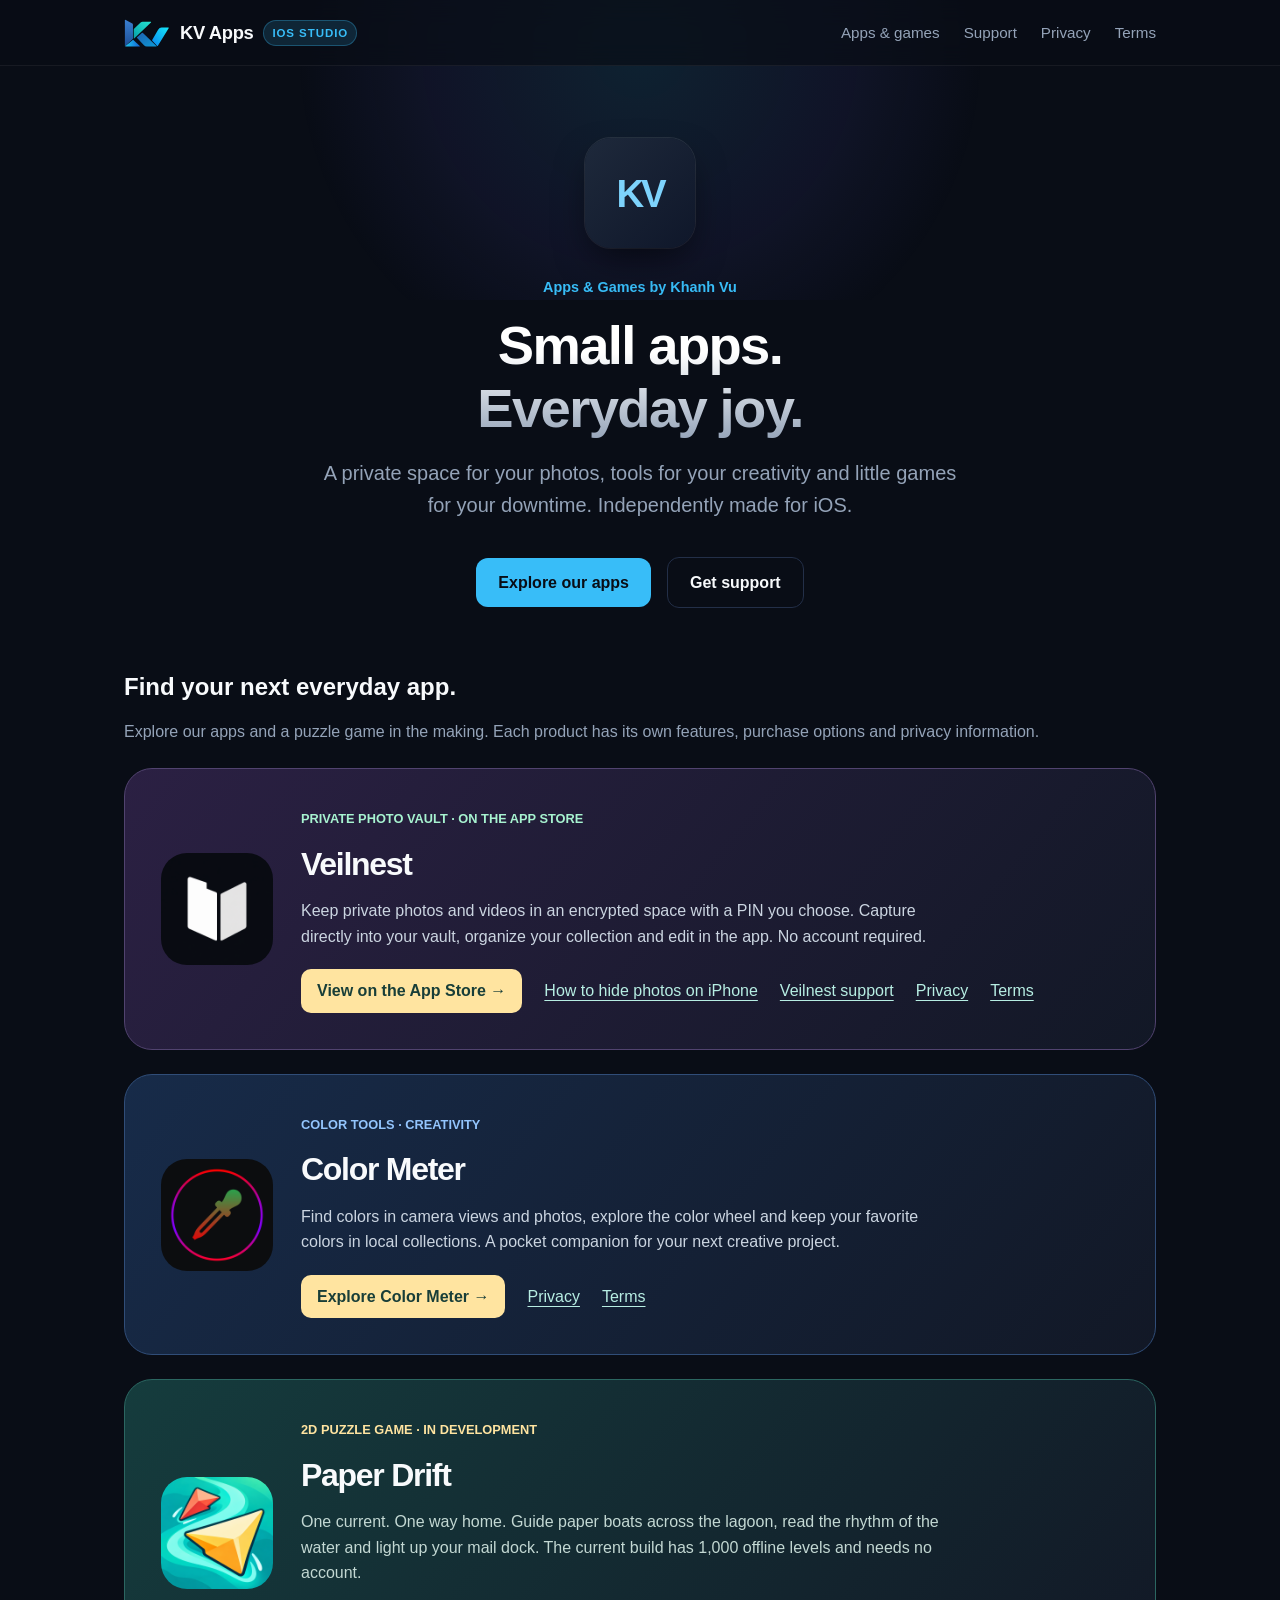
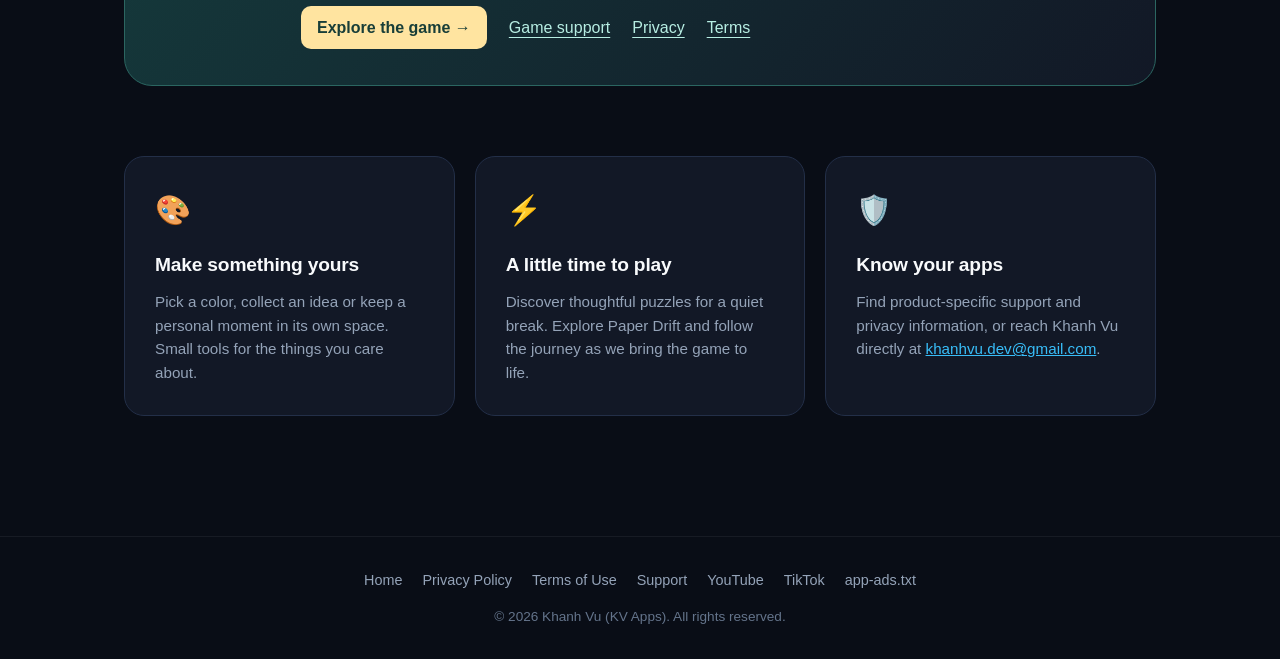
==== website/index.html @ 5d7d8541 "feat(brand): new KV Apps logo as SVG, avatars, favicon, banner and cover Co-Authored-By: Claude Opus" ====
<!DOCTYPE html>
<html lang="en">
<head>
    <meta charset="UTF-8">
    <meta name="viewport" content="width=device-width, initial-scale=1.0">
    <title>KV Apps — iOS Apps and Games by Khanh Vu</title>
    <meta name="description" content="Discover KV Apps: Veilnest private photo vault, Color Meter creative tools and Paper Drift offline puzzles. iOS apps and games by Khanh Vu.">
    <link rel="canonical" href="https://khanhvu-ops.github.io/">
    <meta property="og:title" content="KV Apps — Apps &amp; Games by Khanh Vu">
    <meta property="og:description" content="Small apps. Everyday joy. Discover a private photo vault, creative tools and an offline puzzle game.">
    <meta property="og:type" content="website">
    <meta property="og:url" content="https://khanhvu-ops.github.io/">
    <style>
        :root {
            --bg: #090d16;
            --surface: #121826;
            --surface-hover: #182235;
            --surface-border: #232f48;
            --text-primary: #f8fafc;
            --text-secondary: #94a3b8;
            --accent: #38bdf8;
            --accent-glow: rgba(56, 189, 248, 0.15);
            --gradient-accent: linear-gradient(135deg, #38bdf8 0%, #818cf8 100%);
        }

        * {
            box-sizing: border-box;
            margin: 0;
            padding: 0;
            font-family: -apple-system, BlinkMacSystemFont, "SF Pro Display", "SF Pro Text", "Segoe UI", Roboto, sans-serif;
            -webkit-font-smoothing: antialiased;
        }

        body {
            background-color: var(--bg);
            color: var(--text-primary);
            min-height: 100vh;
            display: flex;
            flex-direction: column;
            line-height: 1.6;
        }

        .ambient-glow {
            position: fixed;
            top: -200px;
            left: 50%;
            transform: translateX(-50%);
            width: 700px;
            height: 500px;
            background: radial-gradient(circle, rgba(56, 189, 248, 0.12) 0%, rgba(99, 102, 241, 0.08) 50%, transparent 80%);
            pointer-events: none;
            z-index: 0;
        }

        header {
            position: relative;
            z-index: 10;
            border-bottom: 1px solid rgba(255, 255, 255, 0.06);
            backdrop-filter: blur(12px);
            background: rgba(9, 13, 22, 0.7);
        }

        .nav-container {
            max-width: 1080px;
            margin: 0 auto;
            padding: 18px 24px;
            display: flex;
            align-items: center;
            justify-content: space-between;
        }

        .brand-logo {
            font-weight: 700;
            font-size: 1.15rem;
            color: var(--text-primary);
            text-decoration: none;
            display: flex;
            align-items: center;
            gap: 10px;
            letter-spacing: -0.02em;
        }

        .brand-badge {
            font-size: 0.72rem;
            text-transform: uppercase;
            letter-spacing: 0.08em;
            background: rgba(56, 189, 248, 0.15);
            color: var(--accent);
            padding: 3px 8px;
            border-radius: 999px;
            border: 1px solid rgba(56, 189, 248, 0.3);
            font-weight: 600;
        }

        .nav-links a {
            color: var(--text-secondary);
            text-decoration: none;
            font-size: 0.95rem;
            margin-left: 24px;
            transition: color 0.2s ease;
        }

        .nav-links a:hover {
            color: var(--text-primary);
        }

        main {
            position: relative;
            z-index: 10;
            flex: 1;
            max-width: 1080px;
            margin: 0 auto;
            padding: 60px 24px 80px;
            width: 100%;
        }

        .hero {
            text-align: center;
            padding: 12px 0 60px;
        }

        .studio-mark { font-size: 2.4rem; font-weight: 800; letter-spacing: -0.08em; color: #7dd3fc; }
        .studio-byline { color: var(--accent); font-size: 0.9rem; font-weight: 600; margin-bottom: 16px; }
        .hero-action { display: inline-flex; align-items: center; justify-content: center; min-height: 48px; padding: 12px 22px; border-radius: 12px; text-decoration: none; font-weight: 600; }
        .hero-action.primary { background: var(--accent); color: var(--bg); }
        .hero-action.secondary { color: var(--text-primary); border: 1px solid var(--surface-border); }

        .app-icon-wrapper {
            margin: 0 auto 28px;
            width: 110px;
            height: 110px;
            border-radius: 26px;
            background: linear-gradient(135deg, #1e293b, #0f172a);
            display: flex;
            align-items: center;
            justify-content: center;
            box-shadow: 0 16px 36px -8px rgba(0, 0, 0, 0.6), 0 0 0 1px rgba(255, 255, 255, 0.1);
            position: relative;
            overflow: hidden;
        }

        .app-icon-wrapper svg {
            width: 58px;
            height: 58px;
            fill: url(#iconGradient);
        }

        .hero h1 {
            font-size: clamp(2.4rem, 5vw, 3.4rem);
            font-weight: 800;
            letter-spacing: -0.03em;
            line-height: 1.15;
            margin-bottom: 16px;
            background: linear-gradient(180deg, #ffffff 30%, #94a3b8 100%);
            -webkit-background-clip: text;
            -webkit-text-fill-color: transparent;
        }

        .hero p.tagline {
            font-size: clamp(1.05rem, 2vw, 1.25rem);
            color: var(--text-secondary);
            max-width: 640px;
            margin: 0 auto 36px;
            font-weight: 400;
        }

        .badge-group {
            display: flex;
            justify-content: center;
            align-items: center;
            gap: 16px;
            flex-wrap: wrap;
        }

        .app-store-btn {
            display: inline-block;
            transition: transform 0.2s cubic-bezier(0.34, 1.56, 0.64, 1);
        }

        .app-store-btn:hover {
            transform: scale(1.04);
        }

        .app-store-btn img {
            height: 48px;
            border-radius: 8px;
        }

        .grid-features {
            display: grid;
            grid-template-columns: repeat(auto-fit, minmax(290px, 1fr));
            gap: 20px;
            margin: 70px 0 40px;
        }

        .card {
            background: var(--surface);
            border: 1px solid var(--surface-border);
            border-radius: 20px;
            padding: 30px;
            transition: border-color 0.2s, transform 0.2s;
        }

        .card:hover {
            border-color: rgba(56, 189, 248, 0.4);
            transform: translateY(-2px);
        }

        .card-icon {
            font-size: 1.8rem;
            margin-bottom: 16px;
            display: inline-block;
        }

        .card h3 {
            font-size: 1.2rem;
            font-weight: 600;
            margin-bottom: 10px;
            letter-spacing: -0.01em;
            color: var(--text-primary);
        }

        .card p {
            color: var(--text-secondary);
            font-size: 0.95rem;
            line-height: 1.55;
        }

        footer {
            position: relative;
            z-index: 10;
            border-top: 1px solid rgba(255, 255, 255, 0.06);
            padding: 32px 24px;
            background: var(--bg);
            text-align: center;
        }

        .footer-content {
            max-width: 1080px;
            margin: 0 auto;
            display: flex;
            flex-direction: column;
            align-items: center;
            gap: 14px;
        }

        .footer-links {
            display: flex;
            gap: 20px;
            flex-wrap: wrap;
            justify-content: center;
        }

        .footer-links a {
            color: var(--text-secondary);
            text-decoration: none;
            font-size: 0.9rem;
            transition: color 0.2s;
        }

        .footer-links a:hover {
            color: var(--accent);
        }

        .copyright {
            color: #64748b;
            font-size: 0.85rem;
        }
        body { overflow-wrap: anywhere; }
        a:focus-visible { outline: 2px solid #38bdf8; outline-offset: 4px; }
        .brand-logo { flex-shrink: 0; white-space: nowrap; }
        .nav-links { display: flex; flex-wrap: wrap; gap: 12px 24px; }
        .nav-links a { margin-left: 0; white-space: nowrap; }
        .app-feature { display: grid; grid-template-columns: auto minmax(0, 1fr); gap: 28px; align-items: center; padding: 36px; border: 1px solid #2b6661; border-radius: 28px; background: linear-gradient(130deg, #153c3d, #121826); }
        .app-feature + .app-feature { margin-top: 24px; }
        .app-feature.vault { border-color: #51436f; background: linear-gradient(130deg, #2b2043, #121826); }
        .app-feature.color { border-color: #304d78; background: linear-gradient(130deg, #172b49, #121826); }
        .app-feature img { width: 112px; height: 112px; border-radius: 26px; }
        .app-feature h3 { font-size: 2rem; letter-spacing: -0.04em; margin: 8px 0; }
        .app-feature p { color: #c3d8d3; max-width: 650px; }
        .app-feature.vault p, .app-feature.color p { color: #cbd5e1; }
        .app-status { color: #ffe4a0; font-size: 0.8rem; font-weight: 600; }
        .app-status.available { color: #a7f3d0; }
        .app-status.category { color: #93c5fd; }
        .app-actions { display: flex; gap: 12px 22px; flex-wrap: wrap; margin-top: 20px; }
        .app-actions a { color: #b7eee3; text-underline-offset: 4px; }
        .app-actions .primary-link { color: #183e38; padding: 9px 16px; background: #ffe4a0; border-radius: 10px; text-decoration: none; font-weight: 700; }
        .app-actions a:not(.primary-link) { align-self: center; }
        .section-intro { color: var(--text-secondary); margin: 12px 0 24px; }
        @media (prefers-reduced-motion: reduce) { *, *::before, *::after { transition: none !important; } }
        @media (max-width: 640px) {
            .nav-container { align-items: flex-start; flex-direction: column; gap: 16px; }
            .nav-links { gap: 12px 20px; }
            .app-feature { grid-template-columns: minmax(0, 1fr); padding: 24px; gap: 18px; }
            .app-feature img { width: 88px; height: 88px; border-radius: 22px; }
        }
    </style>
    <link rel="icon" href="assets/kv-apps.svg" type="image/svg+xml">
</head>
<body>
    <div class="ambient-glow"></div>

    <header>
        <div class="nav-container">
            <a href="index.html" class="brand-logo">
                <img src="assets/kv-mark.svg" width="46" height="28" alt="">
                <span>KV Apps</span>
                <span class="brand-badge">iOS Studio</span>
            </a>
            <nav class="nav-links" aria-label="Main navigation">
                <a href="#apps">Apps &amp; games</a>
                <a href="support.html">Support</a>
                <a href="privacy.html">Privacy</a>
                <a href="terms.html">Terms</a>
            </nav>
        </div>
</header>

    <main>
        <section class="hero">
            <div class="app-icon-wrapper" aria-hidden="true"><span class="studio-mark">KV</span></div>

            <p class="studio-byline">Apps &amp; Games by Khanh Vu</p>
            <h1>Small apps.<br>Everyday joy.</h1>
            <p class="tagline">A private space for your photos, tools for your creativity and little games for your downtime. Independently made for iOS.</p>

            <div class="badge-group">
                <a href="#apps" class="hero-action primary">Explore our apps</a>
                <a href="support.html" class="hero-action secondary">Get support</a>
            </div>
        </section>

        <section id="apps" aria-labelledby="apps-title">
            <h2 id="apps-title">Find your next everyday app.</h2>
            <p class="section-intro">Explore our apps and a puzzle game in the making. Each product has its own features, purchase options and privacy information.</p>
            <article class="app-feature vault" id="veilnest" aria-labelledby="veilnest-title">
                <img src="assets/veilnest/icon.png" width="112" height="112" alt="Veilnest app icon" loading="lazy">
                <div>
                    <span class="app-status available">PRIVATE PHOTO VAULT · ON THE APP STORE</span>
                    <h3 id="veilnest-title">Veilnest</h3>
                    <p>Keep private photos and videos in an encrypted space with a PIN you choose. Capture directly into your vault, organize your collection and edit in the app. No account required.</p>
                    <div class="app-actions"><a class="primary-link" href="https://apps.apple.com/app/id6813747332">View on the App Store →</a><a href="how-to-hide-photos-iphone.html">How to hide photos on iPhone</a><a href="support.html#veilnest">Veilnest support</a><a href="privacy.html#veilnest">Privacy</a><a href="terms.html">Terms</a></div>
                </div>
            </article>
            <article class="app-feature color" id="color-meter" aria-labelledby="color-meter-title">
                <img src="assets/color-meter/icon.png" width="112" height="112" alt="Color Meter app icon" loading="lazy">
                <div>
                    <span class="app-status category">COLOR TOOLS · CREATIVITY</span>
                    <h3 id="color-meter-title">Color Meter</h3>
                    <p>Find colors in camera views and photos, explore the color wheel and keep your favorite colors in local collections. A pocket companion for your next creative project.</p>
                    <div class="app-actions"><a class="primary-link" href="support.html#color-meter">Explore Color Meter →</a><a href="privacy.html#color-meter">Privacy</a><a href="terms.html">Terms</a></div>
                </div>
            </article>
            <article class="app-feature" id="paper-drift">
                <img src="assets/paper-drift/icon.png" width="112" height="112" alt="Paper Drift icon: two paper boats on teal water" loading="lazy">
                <div>
                    <span class="app-status">2D PUZZLE GAME · IN DEVELOPMENT</span>
                    <h3>Paper Drift</h3>
                    <p>One current. One way home. Guide paper boats across the lagoon, read the rhythm of the water and light up your mail dock. The current build has 1,000 offline levels and needs no account.</p>
                    <div class="app-actions"><a class="primary-link" href="paper-drift.html">Explore the game →</a><a href="support.html#paper-drift">Game support</a><a href="privacy.html#paper-drift">Privacy</a><a href="terms.html#paper-drift">Terms</a></div>
                </div>
            </article>
        </section>

        <section class="grid-features">
            <div class="card">
                <span class="card-icon">🎨</span>
                <h3>Make something yours</h3>
                <p>Pick a color, collect an idea or keep a personal moment in its own space. Small tools for the things you care about.</p>
            </div>

            <div class="card">
                <span class="card-icon">⚡</span>
                <h3>A little time to play</h3>
                <p>Discover thoughtful puzzles for a quiet break. Explore Paper Drift and follow the journey as we bring the game to life.</p>
            </div>

            <div class="card">
                <span class="card-icon">🛡️</span>
                <h3>Know your apps</h3>
                <p>Find product-specific support and privacy information, or reach Khanh Vu directly at <a href="mailto:khanhvu.dev@gmail.com" style="color: var(--accent);">khanhvu.dev@gmail.com</a>.</p>
            </div>
        </section>
    </main>

    <footer>
        <div class="footer-content">
            <div class="footer-links">
                <a href="index.html">Home</a>
                <a href="privacy.html">Privacy Policy</a>
                <a href="terms.html">Terms of Use</a>
                <a href="support.html">Support</a>
                <a href="https://www.youtube.com/@khanhvuapps">YouTube</a>
                <a href="https://www.tiktok.com/@khanhvuapps">TikTok</a>
                <a href="app-ads.txt">app-ads.txt</a>
            </div>
            <p class="copyright">© 2026 Khanh Vu (KV Apps). All rights reserved.</p>
        </div>
    </footer>
</body>
</html>
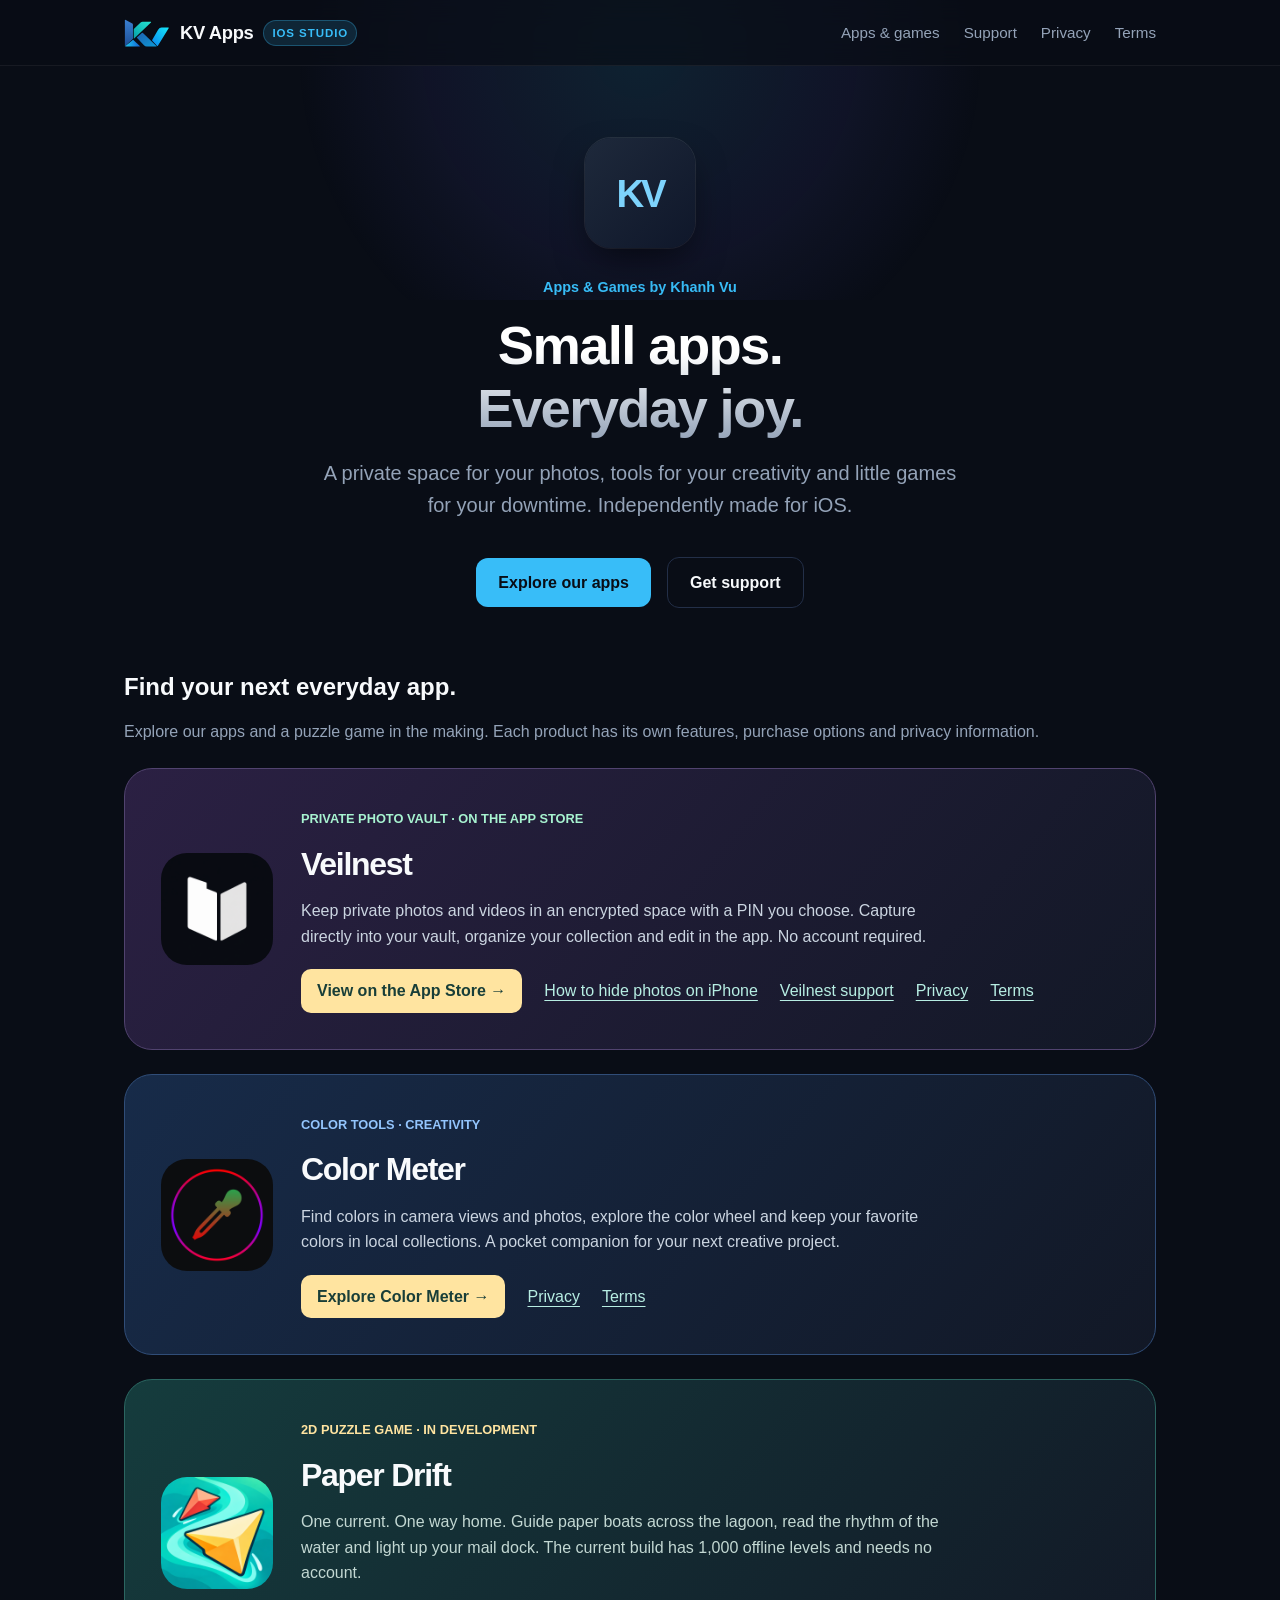
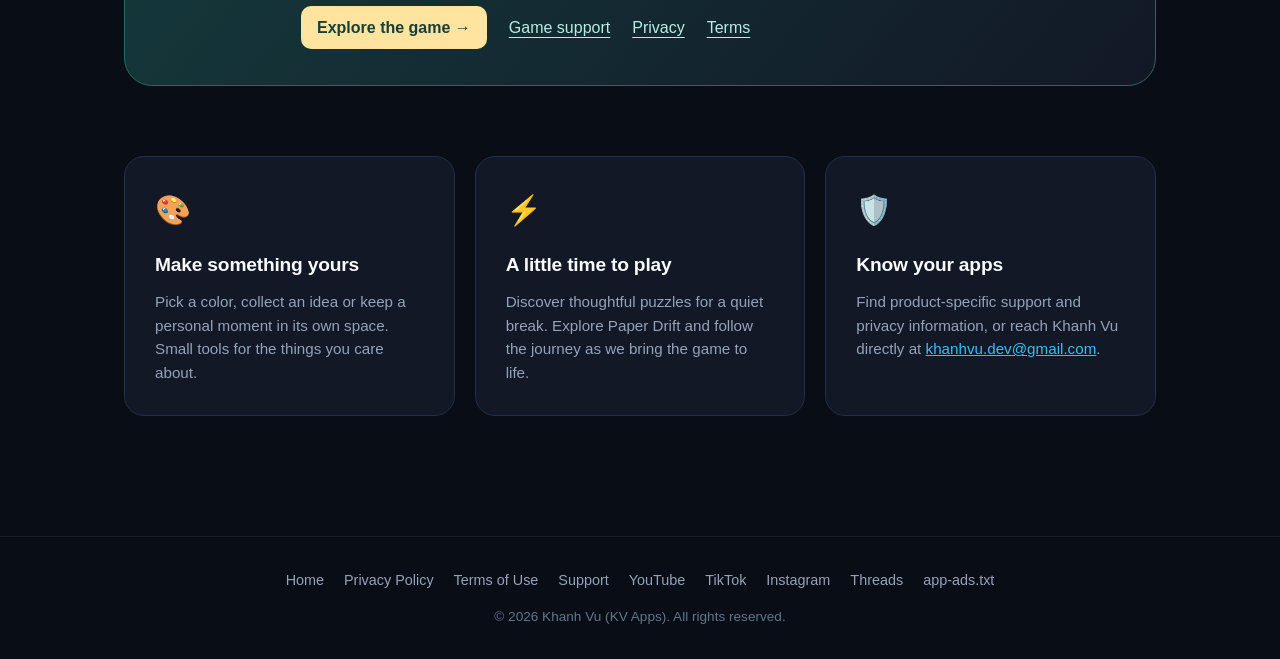
==== commit b2411f98: "feat(social): configure studio profiles and add Threads" ====
--- a/website/index.html
+++ b/website/index.html
@@ -392,6 +392,8 @@
                 <a href="support.html">Support</a>
                 <a href="https://www.youtube.com/@khanhvuapps">YouTube</a>
                 <a href="https://www.tiktok.com/@khanhvuapps">TikTok</a>
+                <a href="https://www.instagram.com/khanhvuapps/">Instagram</a>
+                <a href="https://www.threads.com/@khanhvuapps">Threads</a>
                 <a href="app-ads.txt">app-ads.txt</a>
             </div>
             <p class="copyright">© 2026 Khanh Vu (KV Apps). All rights reserved.</p>
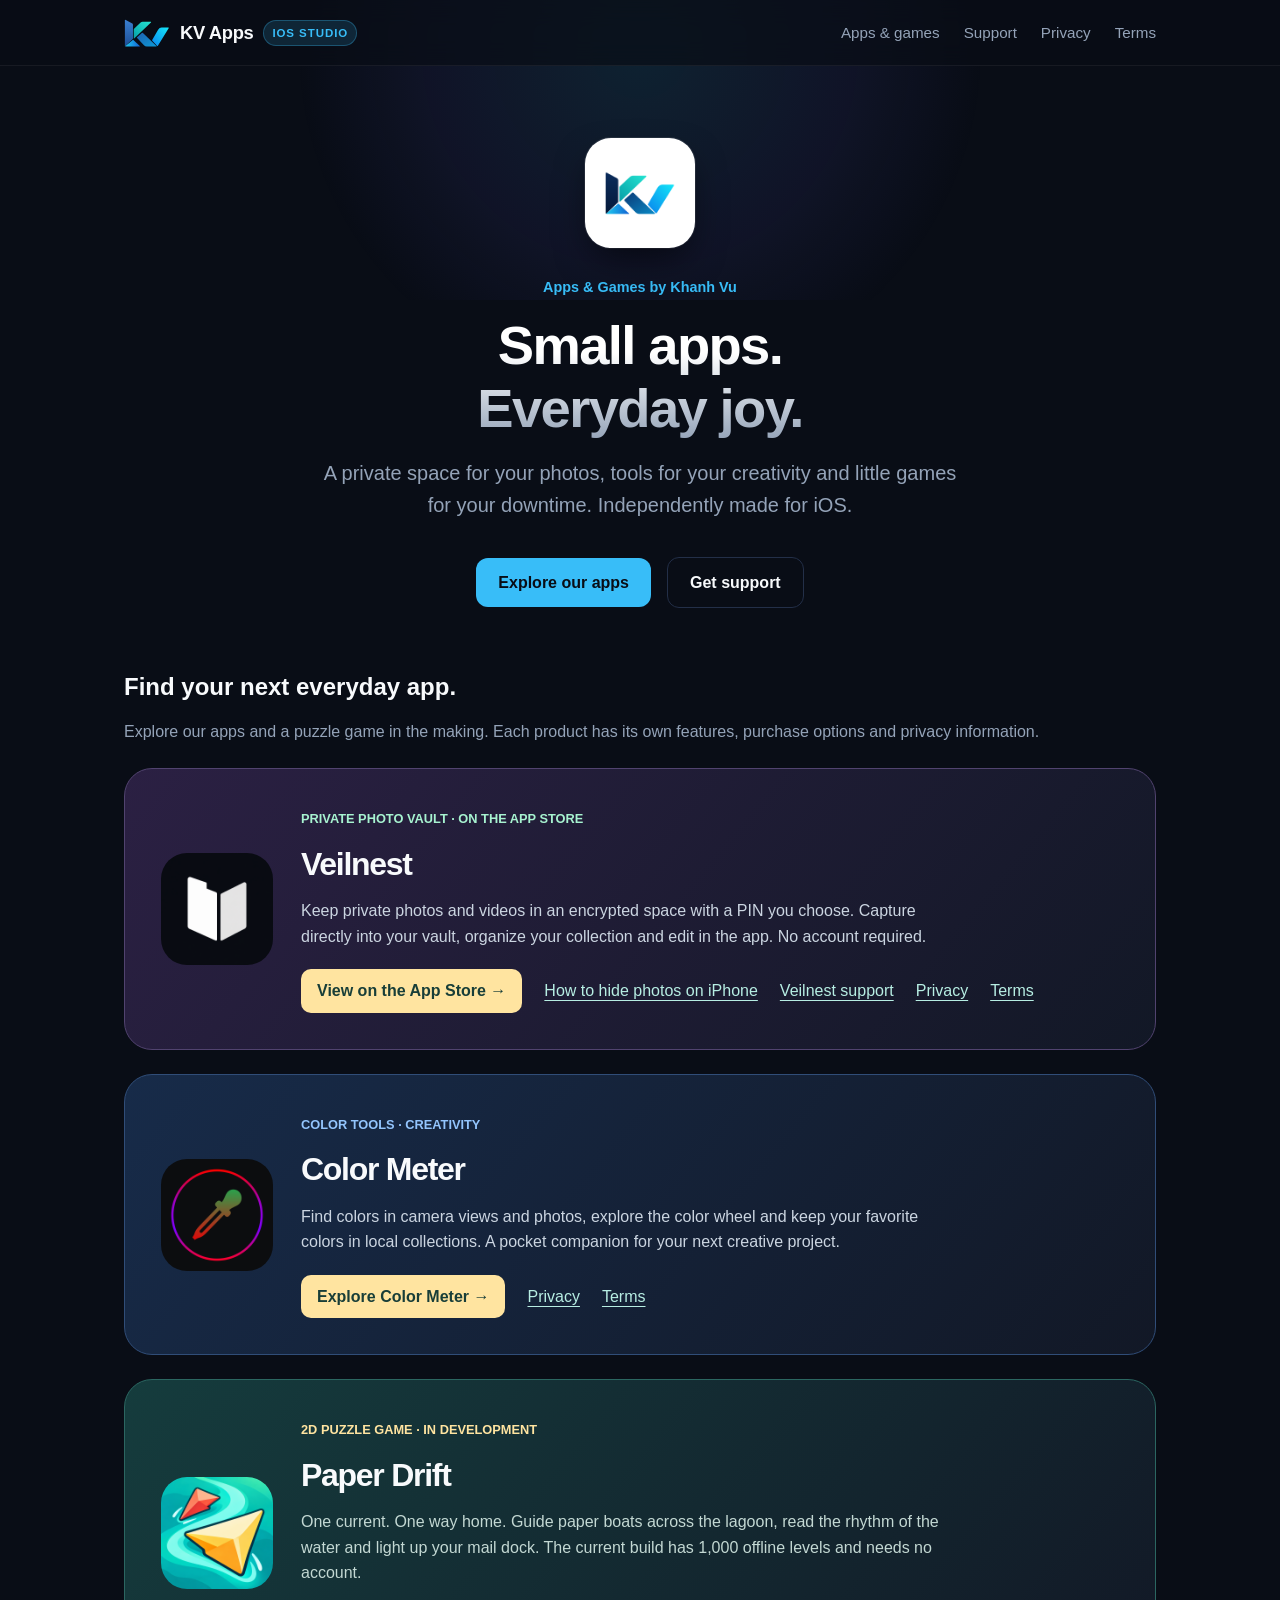
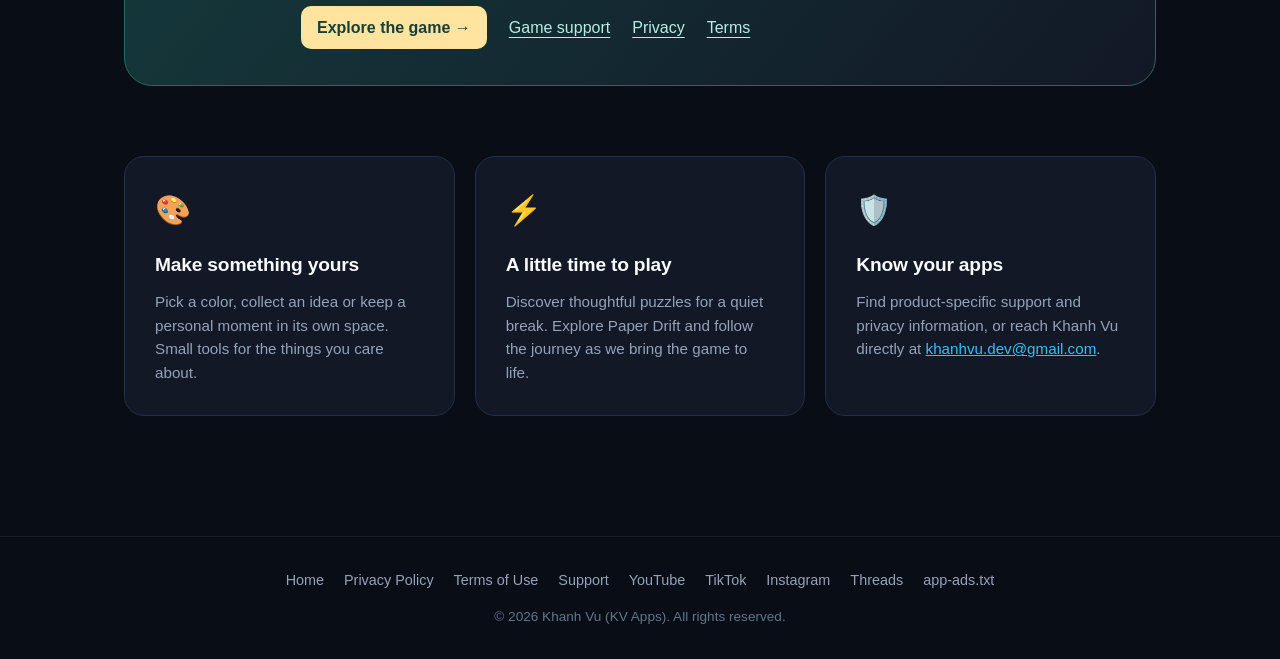
==== commit 5c584802: "feat(brand): unify website logos and update social setup" ====
--- a/website/index.html
+++ b/website/index.html
@@ -5,6 +5,11 @@
     <meta name="viewport" content="width=device-width, initial-scale=1.0">
     <title>KV Apps — iOS Apps and Games by Khanh Vu</title>
     <meta name="description" content="Discover KV Apps: Veilnest private photo vault, Color Meter creative tools and Paper Drift offline puzzles. iOS apps and games by Khanh Vu.">
+    <meta property="og:image" content="https://khanhvu-ops.github.io/assets/kv-apps-social-cover.jpg">
+    <meta property="og:image:width" content="1640">
+    <meta property="og:image:height" content="683">
+    <meta property="og:image:alt" content="KV Apps — Small apps. Everyday joy. iOS apps and games by Khanh Vu.">
+    <meta name="twitter:card" content="summary_large_image">
     <link rel="canonical" href="https://khanhvu-ops.github.io/">
     <meta property="og:title" content="KV Apps — Apps &amp; Games by Khanh Vu">
     <meta property="og:description" content="Small apps. Everyday joy. Discover a private photo vault, creative tools and an offline puzzle game.">
@@ -119,7 +124,6 @@
             padding: 12px 0 60px;
         }
 
-        .studio-mark { font-size: 2.4rem; font-weight: 800; letter-spacing: -0.08em; color: #7dd3fc; }
         .studio-byline { color: var(--accent); font-size: 0.9rem; font-weight: 600; margin-bottom: 16px; }
         .hero-action { display: inline-flex; align-items: center; justify-content: center; min-height: 48px; padding: 12px 22px; border-radius: 12px; text-decoration: none; font-weight: 600; }
         .hero-action.primary { background: var(--accent); color: var(--bg); }
@@ -139,11 +143,7 @@
             overflow: hidden;
         }
 
-        .app-icon-wrapper svg {
-            width: 58px;
-            height: 58px;
-            fill: url(#iconGradient);
-        }
+        .app-icon-wrapper img { display: block; width: 100%; height: 100%; }
 
         .hero h1 {
             font-size: clamp(2.4rem, 5vw, 3.4rem);
@@ -296,6 +296,7 @@
         }
     </style>
     <link rel="icon" href="assets/kv-apps.svg" type="image/svg+xml">
+    <link rel="apple-touch-icon" href="assets/kv-apps-avatar.png">
 </head>
 <body>
     <div class="ambient-glow"></div>
@@ -318,7 +319,7 @@
 
     <main>
         <section class="hero">
-            <div class="app-icon-wrapper" aria-hidden="true"><span class="studio-mark">KV</span></div>
+            <div class="app-icon-wrapper" aria-hidden="true"><img src="assets/kv-apps-avatar.png" width="110" height="110" alt=""></div>
 
             <p class="studio-byline">Apps &amp; Games by Khanh Vu</p>
             <h1>Small apps.<br>Everyday joy.</h1>
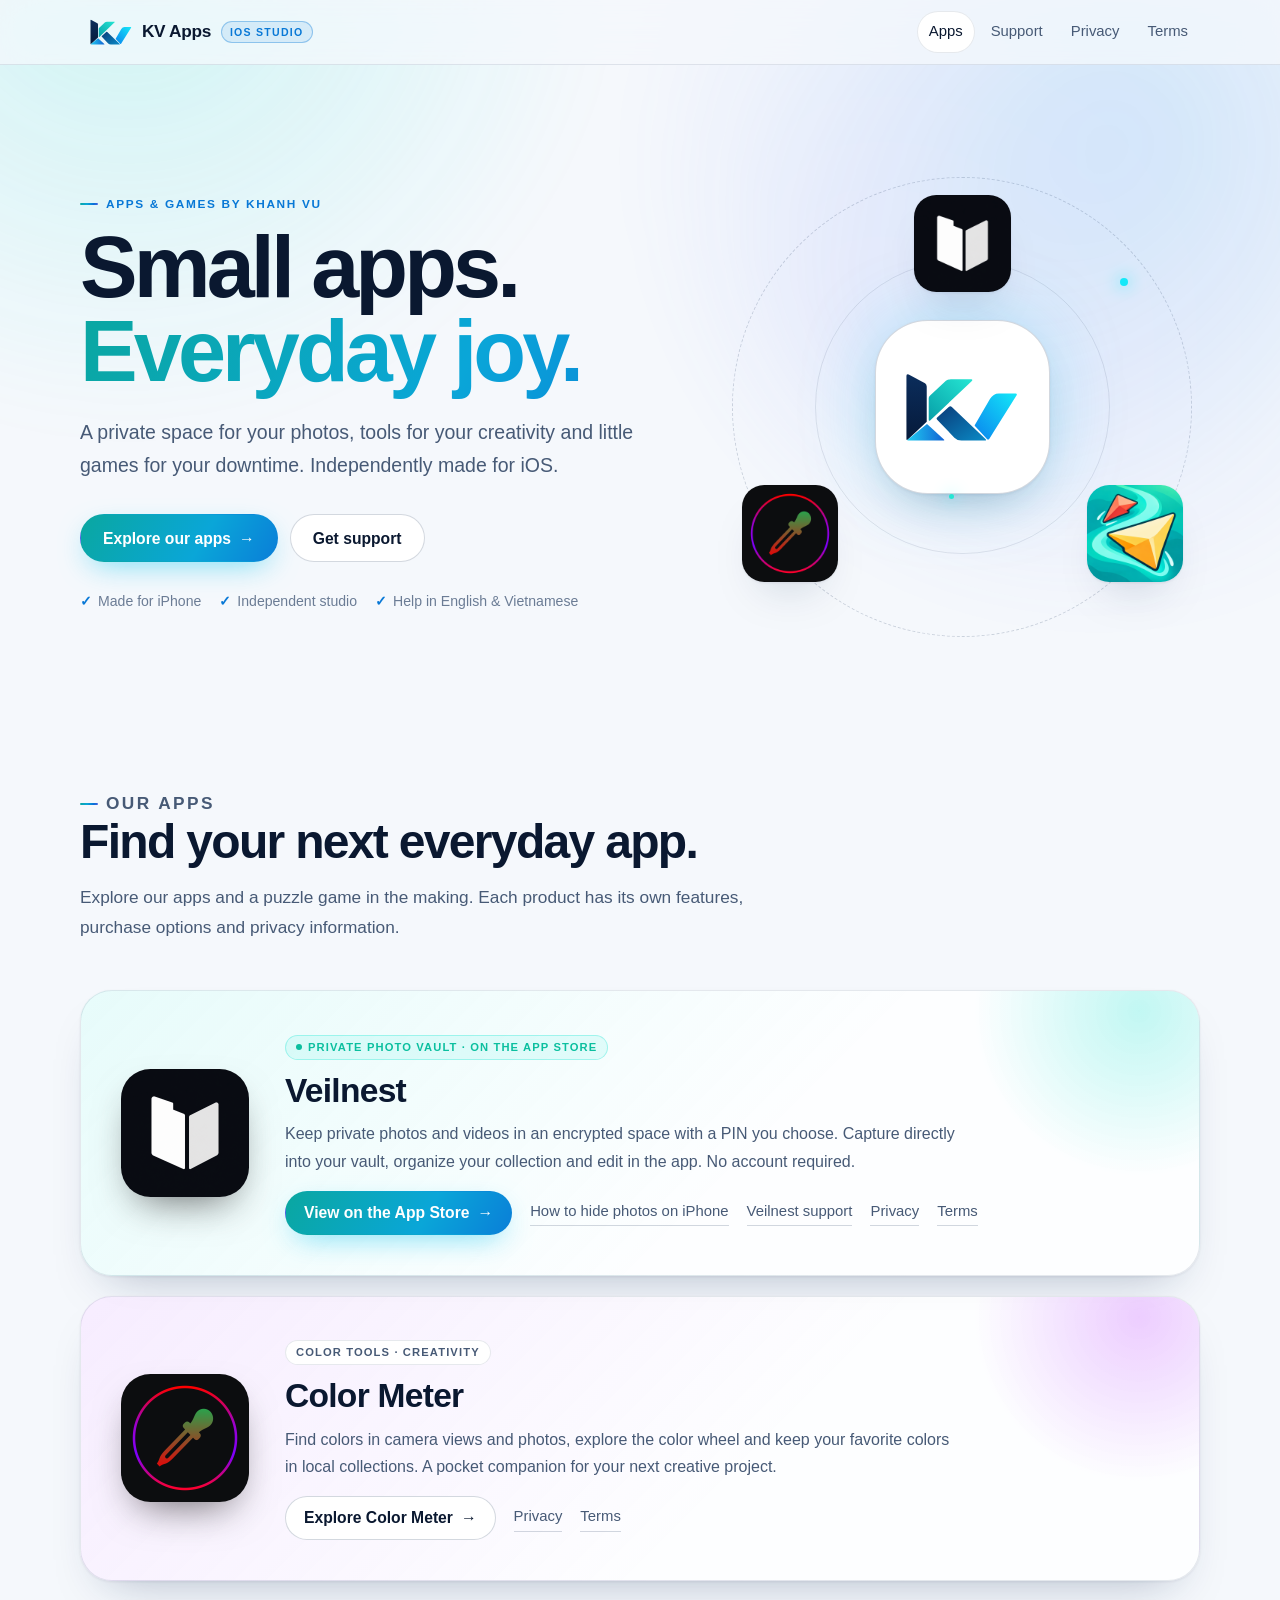
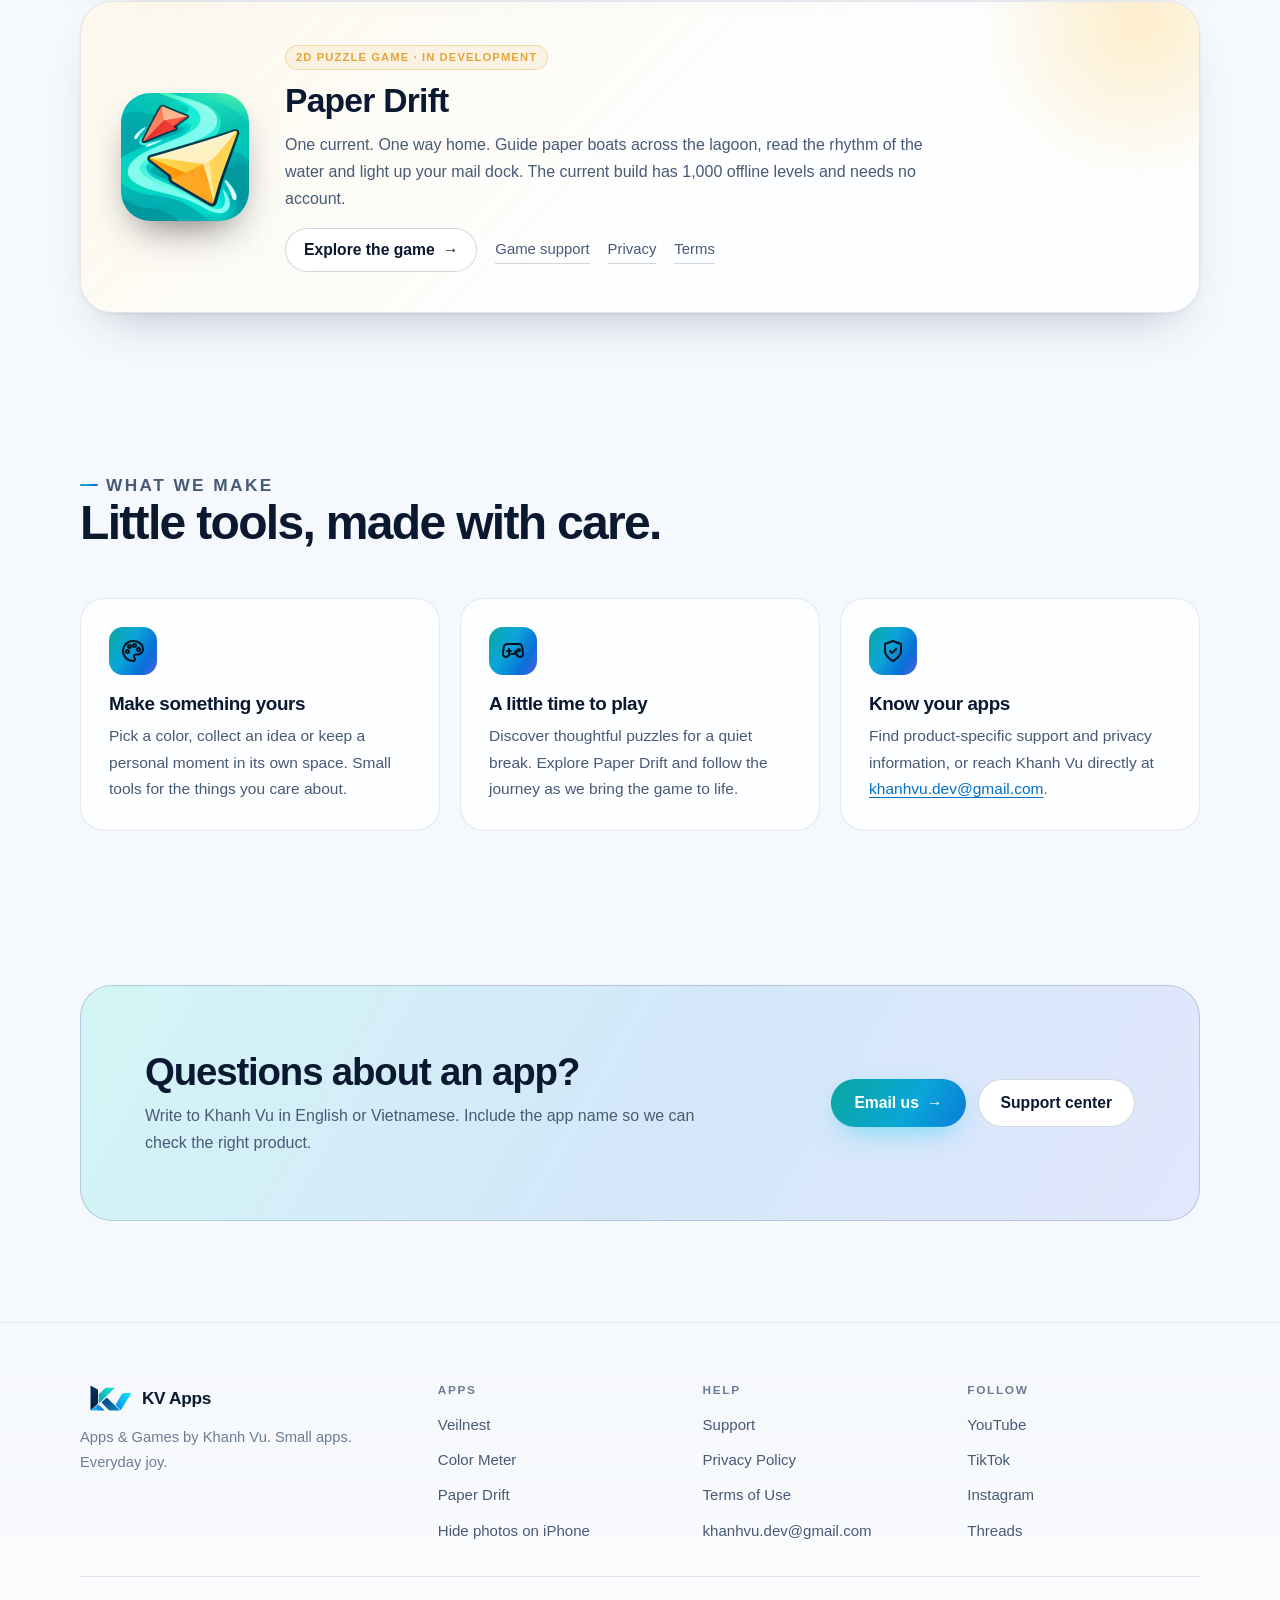
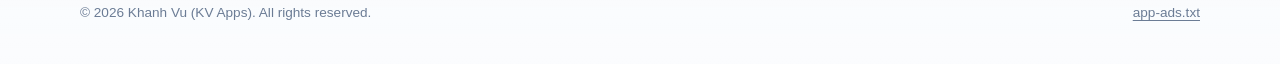
==== commit 18f26385: "feat(site): redesign studio pages with a shared design system and motion One stylesheet for index, s" ====
--- a/website/index.html
+++ b/website/index.html
@@ -15,389 +15,165 @@
     <meta property="og:description" content="Small apps. Everyday joy. Discover a private photo vault, creative tools and an offline puzzle game.">
     <meta property="og:type" content="website">
     <meta property="og:url" content="https://khanhvu-ops.github.io/">
-    <style>
-        :root {
-            --bg: #090d16;
-            --surface: #121826;
-            --surface-hover: #182235;
-            --surface-border: #232f48;
-            --text-primary: #f8fafc;
-            --text-secondary: #94a3b8;
-            --accent: #38bdf8;
-            --accent-glow: rgba(56, 189, 248, 0.15);
-            --gradient-accent: linear-gradient(135deg, #38bdf8 0%, #818cf8 100%);
-        }
-
-        * {
-            box-sizing: border-box;
-            margin: 0;
-            padding: 0;
-            font-family: -apple-system, BlinkMacSystemFont, "SF Pro Display", "SF Pro Text", "Segoe UI", Roboto, sans-serif;
-            -webkit-font-smoothing: antialiased;
-        }
-
-        body {
-            background-color: var(--bg);
-            color: var(--text-primary);
-            min-height: 100vh;
-            display: flex;
-            flex-direction: column;
-            line-height: 1.6;
-        }
-
-        .ambient-glow {
-            position: fixed;
-            top: -200px;
-            left: 50%;
-            transform: translateX(-50%);
-            width: 700px;
-            height: 500px;
-            background: radial-gradient(circle, rgba(56, 189, 248, 0.12) 0%, rgba(99, 102, 241, 0.08) 50%, transparent 80%);
-            pointer-events: none;
-            z-index: 0;
-        }
-
-        header {
-            position: relative;
-            z-index: 10;
-            border-bottom: 1px solid rgba(255, 255, 255, 0.06);
-            backdrop-filter: blur(12px);
-            background: rgba(9, 13, 22, 0.7);
-        }
-
-        .nav-container {
-            max-width: 1080px;
-            margin: 0 auto;
-            padding: 18px 24px;
-            display: flex;
-            align-items: center;
-            justify-content: space-between;
-        }
-
-        .brand-logo {
-            font-weight: 700;
-            font-size: 1.15rem;
-            color: var(--text-primary);
-            text-decoration: none;
-            display: flex;
-            align-items: center;
-            gap: 10px;
-            letter-spacing: -0.02em;
-        }
-
-        .brand-badge {
-            font-size: 0.72rem;
-            text-transform: uppercase;
-            letter-spacing: 0.08em;
-            background: rgba(56, 189, 248, 0.15);
-            color: var(--accent);
-            padding: 3px 8px;
-            border-radius: 999px;
-            border: 1px solid rgba(56, 189, 248, 0.3);
-            font-weight: 600;
-        }
-
-        .nav-links a {
-            color: var(--text-secondary);
-            text-decoration: none;
-            font-size: 0.95rem;
-            margin-left: 24px;
-            transition: color 0.2s ease;
-        }
-
-        .nav-links a:hover {
-            color: var(--text-primary);
-        }
-
-        main {
-            position: relative;
-            z-index: 10;
-            flex: 1;
-            max-width: 1080px;
-            margin: 0 auto;
-            padding: 60px 24px 80px;
-            width: 100%;
-        }
-
-        .hero {
-            text-align: center;
-            padding: 12px 0 60px;
-        }
-
-        .studio-byline { color: var(--accent); font-size: 0.9rem; font-weight: 600; margin-bottom: 16px; }
-        .hero-action { display: inline-flex; align-items: center; justify-content: center; min-height: 48px; padding: 12px 22px; border-radius: 12px; text-decoration: none; font-weight: 600; }
-        .hero-action.primary { background: var(--accent); color: var(--bg); }
-        .hero-action.secondary { color: var(--text-primary); border: 1px solid var(--surface-border); }
-
-        .app-icon-wrapper {
-            margin: 0 auto 28px;
-            width: 110px;
-            height: 110px;
-            border-radius: 26px;
-            background: linear-gradient(135deg, #1e293b, #0f172a);
-            display: flex;
-            align-items: center;
-            justify-content: center;
-            box-shadow: 0 16px 36px -8px rgba(0, 0, 0, 0.6), 0 0 0 1px rgba(255, 255, 255, 0.1);
-            position: relative;
-            overflow: hidden;
-        }
-
-        .app-icon-wrapper img { display: block; width: 100%; height: 100%; }
-
-        .hero h1 {
-            font-size: clamp(2.4rem, 5vw, 3.4rem);
-            font-weight: 800;
-            letter-spacing: -0.03em;
-            line-height: 1.15;
-            margin-bottom: 16px;
-            background: linear-gradient(180deg, #ffffff 30%, #94a3b8 100%);
-            -webkit-background-clip: text;
-            -webkit-text-fill-color: transparent;
-        }
-
-        .hero p.tagline {
-            font-size: clamp(1.05rem, 2vw, 1.25rem);
-            color: var(--text-secondary);
-            max-width: 640px;
-            margin: 0 auto 36px;
-            font-weight: 400;
-        }
-
-        .badge-group {
-            display: flex;
-            justify-content: center;
-            align-items: center;
-            gap: 16px;
-            flex-wrap: wrap;
-        }
-
-        .app-store-btn {
-            display: inline-block;
-            transition: transform 0.2s cubic-bezier(0.34, 1.56, 0.64, 1);
-        }
-
-        .app-store-btn:hover {
-            transform: scale(1.04);
-        }
-
-        .app-store-btn img {
-            height: 48px;
-            border-radius: 8px;
-        }
-
-        .grid-features {
-            display: grid;
-            grid-template-columns: repeat(auto-fit, minmax(290px, 1fr));
-            gap: 20px;
-            margin: 70px 0 40px;
-        }
-
-        .card {
-            background: var(--surface);
-            border: 1px solid var(--surface-border);
-            border-radius: 20px;
-            padding: 30px;
-            transition: border-color 0.2s, transform 0.2s;
-        }
-
-        .card:hover {
-            border-color: rgba(56, 189, 248, 0.4);
-            transform: translateY(-2px);
-        }
-
-        .card-icon {
-            font-size: 1.8rem;
-            margin-bottom: 16px;
-            display: inline-block;
-        }
-
-        .card h3 {
-            font-size: 1.2rem;
-            font-weight: 600;
-            margin-bottom: 10px;
-            letter-spacing: -0.01em;
-            color: var(--text-primary);
-        }
-
-        .card p {
-            color: var(--text-secondary);
-            font-size: 0.95rem;
-            line-height: 1.55;
-        }
-
-        footer {
-            position: relative;
-            z-index: 10;
-            border-top: 1px solid rgba(255, 255, 255, 0.06);
-            padding: 32px 24px;
-            background: var(--bg);
-            text-align: center;
-        }
-
-        .footer-content {
-            max-width: 1080px;
-            margin: 0 auto;
-            display: flex;
-            flex-direction: column;
-            align-items: center;
-            gap: 14px;
-        }
-
-        .footer-links {
-            display: flex;
-            gap: 20px;
-            flex-wrap: wrap;
-            justify-content: center;
-        }
-
-        .footer-links a {
-            color: var(--text-secondary);
-            text-decoration: none;
-            font-size: 0.9rem;
-            transition: color 0.2s;
-        }
-
-        .footer-links a:hover {
-            color: var(--accent);
-        }
-
-        .copyright {
-            color: #64748b;
-            font-size: 0.85rem;
-        }
-        body { overflow-wrap: anywhere; }
-        a:focus-visible { outline: 2px solid #38bdf8; outline-offset: 4px; }
-        .brand-logo { flex-shrink: 0; white-space: nowrap; }
-        .nav-links { display: flex; flex-wrap: wrap; gap: 12px 24px; }
-        .nav-links a { margin-left: 0; white-space: nowrap; }
-        .app-feature { display: grid; grid-template-columns: auto minmax(0, 1fr); gap: 28px; align-items: center; padding: 36px; border: 1px solid #2b6661; border-radius: 28px; background: linear-gradient(130deg, #153c3d, #121826); }
-        .app-feature + .app-feature { margin-top: 24px; }
-        .app-feature.vault { border-color: #51436f; background: linear-gradient(130deg, #2b2043, #121826); }
-        .app-feature.color { border-color: #304d78; background: linear-gradient(130deg, #172b49, #121826); }
-        .app-feature img { width: 112px; height: 112px; border-radius: 26px; }
-        .app-feature h3 { font-size: 2rem; letter-spacing: -0.04em; margin: 8px 0; }
-        .app-feature p { color: #c3d8d3; max-width: 650px; }
-        .app-feature.vault p, .app-feature.color p { color: #cbd5e1; }
-        .app-status { color: #ffe4a0; font-size: 0.8rem; font-weight: 600; }
-        .app-status.available { color: #a7f3d0; }
-        .app-status.category { color: #93c5fd; }
-        .app-actions { display: flex; gap: 12px 22px; flex-wrap: wrap; margin-top: 20px; }
-        .app-actions a { color: #b7eee3; text-underline-offset: 4px; }
-        .app-actions .primary-link { color: #183e38; padding: 9px 16px; background: #ffe4a0; border-radius: 10px; text-decoration: none; font-weight: 700; }
-        .app-actions a:not(.primary-link) { align-self: center; }
-        .section-intro { color: var(--text-secondary); margin: 12px 0 24px; }
-        @media (prefers-reduced-motion: reduce) { *, *::before, *::after { transition: none !important; } }
-        @media (max-width: 640px) {
-            .nav-container { align-items: flex-start; flex-direction: column; gap: 16px; }
-            .nav-links { gap: 12px 20px; }
-            .app-feature { grid-template-columns: minmax(0, 1fr); padding: 24px; gap: 18px; }
-            .app-feature img { width: 88px; height: 88px; border-radius: 22px; }
-        }
-    </style>
+    <meta name="theme-color" content="#040915" media="(prefers-color-scheme: dark)">
+    <meta name="theme-color" content="#f5f8fc" media="(prefers-color-scheme: light)">
+    <link rel="stylesheet" href="assets/site.css">
     <link rel="icon" href="assets/kv-apps.svg" type="image/svg+xml">
     <link rel="apple-touch-icon" href="assets/kv-apps-avatar.png">
 </head>
 <body>
-    <div class="ambient-glow"></div>
+    <a class="skip" href="#main">Skip to content</a>
+    <div class="aurora" aria-hidden="true"></div>
+    <header class="site-header">
+        <div class="wrap">
+            <a class="brand" href="index.html" aria-label="KV Apps home">
+                <picture><source srcset="assets/kv-mark-on-light.svg" media="(prefers-color-scheme: light)"><img src="assets/kv-mark.svg" width="42" height="26" alt=""></picture>
+                <span>KV Apps</span><small>iOS Studio</small>
+            </a>
+            <nav class="site-nav" aria-label="Main navigation"><a href="index.html#apps" aria-current="page">Apps</a><a href="support.html">Support</a><a href="privacy.html">Privacy</a><a href="terms.html">Terms</a></nav>
+        </div>
+    </header>
 
-    <header>
-        <div class="nav-container">
-            <a href="index.html" class="brand-logo">
-                <img src="assets/kv-mark.svg" width="46" height="28" alt="">
-                <span>KV Apps</span>
-                <span class="brand-badge">iOS Studio</span>
-            </a>
-            <nav class="nav-links" aria-label="Main navigation">
-                <a href="#apps">Apps &amp; games</a>
-                <a href="support.html">Support</a>
-                <a href="privacy.html">Privacy</a>
-                <a href="terms.html">Terms</a>
-            </nav>
-        </div>
-</header>
-
-    <main>
+    <main id="main">
         <section class="hero">
-            <div class="app-icon-wrapper" aria-hidden="true"><img src="assets/kv-apps-avatar.png" width="110" height="110" alt=""></div>
-
-            <p class="studio-byline">Apps &amp; Games by Khanh Vu</p>
-            <h1>Small apps.<br>Everyday joy.</h1>
-            <p class="tagline">A private space for your photos, tools for your creativity and little games for your downtime. Independently made for iOS.</p>
-
-            <div class="badge-group">
-                <a href="#apps" class="hero-action primary">Explore our apps</a>
-                <a href="support.html" class="hero-action secondary">Get support</a>
+            <div class="wrap">
+                <div>
+                    <p class="eyebrow rise" style="--i:0">Apps &amp; Games by Khanh Vu</p>
+                    <h1 class="rise" style="--i:1">Small apps.<br><span class="gradient-text">Everyday joy.</span></h1>
+                    <p class="lede rise" style="--i:2">A private space for your photos, tools for your creativity and little games for your downtime. Independently made for iOS.</p>
+                    <div class="actions rise" style="--i:3">
+                        <a href="#apps" class="btn btn-primary">Explore our apps <span class="arrow" aria-hidden="true">→</span></a>
+                        <a href="support.html" class="btn">Get support</a>
+                    </div>
+                    <p class="meta rise" style="--i:4"><span>Made for iPhone</span><span>Independent studio</span><span>Help in English &amp; Vietnamese</span></p>
+                </div>
+                <div class="orbit rise" style="--i:2" aria-hidden="true">
+                    <div class="ring"></div>
+                    <div class="ring inner"></div>
+                    <div class="core"><picture><source srcset="assets/kv-mark-on-light.svg" media="(prefers-color-scheme: light)"><img src="assets/kv-mark.svg" width="160" height="99" alt=""></picture></div>
+                    <a class="planet p1" href="#veilnest" tabindex="-1"><img src="assets/veilnest/icon.png" width="96" height="96" alt=""></a>
+                    <a class="planet p2" href="#color-meter" tabindex="-1"><img src="assets/color-meter/icon.png" width="96" height="96" alt=""></a>
+                    <a class="planet p3" href="#paper-drift" tabindex="-1"><img src="assets/paper-drift/icon.png" width="96" height="96" alt=""></a>
+                    <span class="spark s1"></span><span class="spark s2"></span>
+                </div>
             </div>
         </section>
 
-        <section id="apps" aria-labelledby="apps-title">
-            <h2 id="apps-title">Find your next everyday app.</h2>
-            <p class="section-intro">Explore our apps and a puzzle game in the making. Each product has its own features, purchase options and privacy information.</p>
-            <article class="app-feature vault" id="veilnest" aria-labelledby="veilnest-title">
-                <img src="assets/veilnest/icon.png" width="112" height="112" alt="Veilnest app icon" loading="lazy">
-                <div>
-                    <span class="app-status available">PRIVATE PHOTO VAULT · ON THE APP STORE</span>
-                    <h3 id="veilnest-title">Veilnest</h3>
-                    <p>Keep private photos and videos in an encrypted space with a PIN you choose. Capture directly into your vault, organize your collection and edit in the app. No account required.</p>
-                    <div class="app-actions"><a class="primary-link" href="https://apps.apple.com/app/id6813747332">View on the App Store →</a><a href="how-to-hide-photos-iphone.html">How to hide photos on iPhone</a><a href="support.html#veilnest">Veilnest support</a><a href="privacy.html#veilnest">Privacy</a><a href="terms.html">Terms</a></div>
+        <section class="section" id="apps" aria-labelledby="apps-title">
+            <div class="wrap">
+                <div class="section-head reveal">
+                    <p class="eyebrow">Our apps</p>
+                    <h2 id="apps-title">Find your next everyday app.</h2>
+                    <p>Explore our apps and a puzzle game in the making. Each product has its own features, purchase options and privacy information.</p>
                 </div>
-            </article>
-            <article class="app-feature color" id="color-meter" aria-labelledby="color-meter-title">
-                <img src="assets/color-meter/icon.png" width="112" height="112" alt="Color Meter app icon" loading="lazy">
-                <div>
-                    <span class="app-status category">COLOR TOOLS · CREATIVITY</span>
-                    <h3 id="color-meter-title">Color Meter</h3>
-                    <p>Find colors in camera views and photos, explore the color wheel and keep your favorite colors in local collections. A pocket companion for your next creative project.</p>
-                    <div class="app-actions"><a class="primary-link" href="support.html#color-meter">Explore Color Meter →</a><a href="privacy.html#color-meter">Privacy</a><a href="terms.html">Terms</a></div>
+                <div class="apps">
+                    <article class="app-card veilnest reveal" id="veilnest" aria-labelledby="veilnest-title">
+                        <img class="icon" src="assets/veilnest/icon.png" width="128" height="128" alt="Veilnest app icon" loading="lazy">
+                        <div>
+                            <span class="chip live">Private photo vault · On the App Store</span>
+                            <h3 id="veilnest-title">Veilnest</h3>
+                            <p>Keep private photos and videos in an encrypted space with a PIN you choose. Capture directly into your vault, organize your collection and edit in the app. No account required.</p>
+                            <div class="links"><a class="btn btn-primary" href="https://apps.apple.com/app/id6813747332">View on the App Store <span class="arrow" aria-hidden="true">→</span></a><a href="how-to-hide-photos-iphone.html">How to hide photos on iPhone</a><a href="support.html#veilnest">Veilnest support</a><a href="privacy.html#veilnest">Privacy</a><a href="terms.html">Terms</a></div>
+                        </div>
+                    </article>
+                    <article class="app-card color-meter reveal" id="color-meter" aria-labelledby="color-meter-title">
+                        <img class="icon" src="assets/color-meter/icon.png" width="128" height="128" alt="Color Meter app icon" loading="lazy">
+                        <div>
+                            <span class="chip">Color tools · Creativity</span>
+                            <h3 id="color-meter-title">Color Meter</h3>
+                            <p>Find colors in camera views and photos, explore the color wheel and keep your favorite colors in local collections. A pocket companion for your next creative project.</p>
+                            <div class="links"><a class="btn" href="support.html#color-meter">Explore Color Meter <span class="arrow" aria-hidden="true">→</span></a><a href="privacy.html#color-meter">Privacy</a><a href="terms.html">Terms</a></div>
+                        </div>
+                    </article>
+                    <article class="app-card paper-drift reveal" id="paper-drift" aria-labelledby="paper-drift-title">
+                        <img class="icon" src="assets/paper-drift/icon.png" width="128" height="128" alt="Paper Drift icon: two paper boats on teal water" loading="lazy">
+                        <div>
+                            <span class="chip dev">2D puzzle game · In development</span>
+                            <h3 id="paper-drift-title">Paper Drift</h3>
+                            <p>One current. One way home. Guide paper boats across the lagoon, read the rhythm of the water and light up your mail dock. The current build has 1,000 offline levels and needs no account.</p>
+                            <div class="links"><a class="btn" href="paper-drift.html">Explore the game <span class="arrow" aria-hidden="true">→</span></a><a href="support.html#paper-drift">Game support</a><a href="privacy.html#paper-drift">Privacy</a><a href="terms.html#paper-drift">Terms</a></div>
+                        </div>
+                    </article>
                 </div>
-            </article>
-            <article class="app-feature" id="paper-drift">
-                <img src="assets/paper-drift/icon.png" width="112" height="112" alt="Paper Drift icon: two paper boats on teal water" loading="lazy">
-                <div>
-                    <span class="app-status">2D PUZZLE GAME · IN DEVELOPMENT</span>
-                    <h3>Paper Drift</h3>
-                    <p>One current. One way home. Guide paper boats across the lagoon, read the rhythm of the water and light up your mail dock. The current build has 1,000 offline levels and needs no account.</p>
-                    <div class="app-actions"><a class="primary-link" href="paper-drift.html">Explore the game →</a><a href="support.html#paper-drift">Game support</a><a href="privacy.html#paper-drift">Privacy</a><a href="terms.html#paper-drift">Terms</a></div>
-                </div>
-            </article>
+            </div>
         </section>
 
-        <section class="grid-features">
-            <div class="card">
-                <span class="card-icon">🎨</span>
-                <h3>Make something yours</h3>
-                <p>Pick a color, collect an idea or keep a personal moment in its own space. Small tools for the things you care about.</p>
+        <section class="section" aria-labelledby="pillars-title">
+            <div class="wrap">
+                <div class="section-head reveal">
+                    <p class="eyebrow">What we make</p>
+                    <h2 id="pillars-title">Little tools, made with care.</h2>
+                </div>
+                <div class="pillars">
+                    <div class="pillar reveal">
+                        <span class="glyph"><svg viewBox="0 0 24 24" fill="none" stroke="currentColor" stroke-width="2" stroke-linecap="round" stroke-linejoin="round" aria-hidden="true"><circle cx="13.5" cy="6.5" r="1.5"/><circle cx="17.5" cy="10.5" r="1.5"/><circle cx="8.5" cy="7.5" r="1.5"/><circle cx="6.5" cy="12.5" r="1.5"/><path d="M12 2a10 10 0 0 0 0 20c1.1 0 2-.9 2-2 0-.5-.2-1-.5-1.3-.3-.4-.5-.8-.5-1.3 0-1.1.9-2 2-2h2.4A5.6 5.6 0 0 0 22 9.8C22 5.5 17.5 2 12 2z"/></svg></span>
+                        <h3>Make something yours</h3>
+                        <p>Pick a color, collect an idea or keep a personal moment in its own space. Small tools for the things you care about.</p>
+                    </div>
+                    <div class="pillar reveal">
+                        <span class="glyph"><svg viewBox="0 0 24 24" fill="none" stroke="currentColor" stroke-width="2" stroke-linecap="round" stroke-linejoin="round" aria-hidden="true"><path d="M6 12h4M8 10v4"/><circle cx="15" cy="13" r="1"/><circle cx="18" cy="11" r="1"/><path d="M17.3 5H6.7a4 4 0 0 0-4 3.6l-.7 6A3 3 0 0 0 5 18c1 0 1.9-.5 2.4-1.3L9 15h6l1.6 1.7c.5.8 1.4 1.3 2.4 1.3a3 3 0 0 0 3-3.4l-.7-6A4 4 0 0 0 17.3 5z"/></svg></span>
+                        <h3>A little time to play</h3>
+                        <p>Discover thoughtful puzzles for a quiet break. Explore Paper Drift and follow the journey as we bring the game to life.</p>
+                    </div>
+                    <div class="pillar reveal">
+                        <span class="glyph"><svg viewBox="0 0 24 24" fill="none" stroke="currentColor" stroke-width="2" stroke-linecap="round" stroke-linejoin="round" aria-hidden="true"><path d="M12 22s8-4 8-10V5l-8-3-8 3v7c0 6 8 10 8 10z"/><path d="m9 12 2 2 4-4"/></svg></span>
+                        <h3>Know your apps</h3>
+                        <p>Find product-specific support and privacy information, or reach Khanh Vu directly at <a href="mailto:khanhvu.dev@gmail.com">khanhvu.dev@gmail.com</a>.</p>
+                    </div>
+                </div>
             </div>
+        </section>
 
-            <div class="card">
-                <span class="card-icon">⚡</span>
-                <h3>A little time to play</h3>
-                <p>Discover thoughtful puzzles for a quiet break. Explore Paper Drift and follow the journey as we bring the game to life.</p>
-            </div>
-
-            <div class="card">
-                <span class="card-icon">🛡️</span>
-                <h3>Know your apps</h3>
-                <p>Find product-specific support and privacy information, or reach Khanh Vu directly at <a href="mailto:khanhvu.dev@gmail.com" style="color: var(--accent);">khanhvu.dev@gmail.com</a>.</p>
+        <section class="section" aria-labelledby="contact-title">
+            <div class="wrap">
+                <div class="cta-band reveal">
+                    <div>
+                        <h2 id="contact-title">Questions about an app?</h2>
+                        <p>Write to Khanh Vu in English or Vietnamese. Include the app name so we can check the right product.</p>
+                    </div>
+                    <div class="actions" style="display:flex;flex-wrap:wrap;gap:12px">
+                        <a class="btn btn-primary" href="mailto:khanhvu.dev@gmail.com?subject=KV%20Apps">Email us <span class="arrow" aria-hidden="true">→</span></a>
+                        <a class="btn" href="support.html">Support center</a>
+                    </div>
+                </div>
             </div>
         </section>
     </main>
 
-    <footer>
-        <div class="footer-content">
-            <div class="footer-links">
-                <a href="index.html">Home</a>
-                <a href="privacy.html">Privacy Policy</a>
-                <a href="terms.html">Terms of Use</a>
-                <a href="support.html">Support</a>
-                <a href="https://www.youtube.com/@khanhvuapps">YouTube</a>
-                <a href="https://www.tiktok.com/@khanhvuapps">TikTok</a>
-                <a href="https://www.instagram.com/khanhvuapps/">Instagram</a>
-                <a href="https://www.threads.com/@khanhvuapps">Threads</a>
-                <a href="app-ads.txt">app-ads.txt</a>
+    <footer class="site-footer">
+        <div class="wrap">
+            <div class="about">
+                <a class="brand" href="index.html"><picture><source srcset="assets/kv-mark-on-light.svg" media="(prefers-color-scheme: light)"><img src="assets/kv-mark.svg" width="42" height="26" alt=""></picture><span>KV Apps</span></a>
+                <p>Apps &amp; Games by Khanh Vu. Small apps. Everyday joy.</p>
             </div>
-            <p class="copyright">© 2026 Khanh Vu (KV Apps). All rights reserved.</p>
+            <div>
+                <h2>Apps</h2>
+                <ul>
+                    <li><a href="https://apps.apple.com/app/id6813747332">Veilnest</a></li>
+                    <li><a href="support.html#color-meter">Color Meter</a></li>
+                    <li><a href="paper-drift.html">Paper Drift</a></li>
+                    <li><a href="how-to-hide-photos-iphone.html">Hide photos on iPhone</a></li>
+                </ul>
+            </div>
+            <div>
+                <h2>Help</h2>
+                <ul>
+                    <li><a href="support.html">Support</a></li>
+                    <li><a href="privacy.html">Privacy Policy</a></li>
+                    <li><a href="terms.html">Terms of Use</a></li>
+                    <li><a href="mailto:khanhvu.dev@gmail.com">khanhvu.dev@gmail.com</a></li>
+                </ul>
+            </div>
+            <div>
+                <h2>Follow</h2>
+                <ul>
+                    <li><a href="https://www.youtube.com/@khanhvuapps">YouTube</a></li>
+                    <li><a href="https://www.tiktok.com/@khanhvuapps">TikTok</a></li>
+                    <li><a href="https://www.instagram.com/khanhvuapps/">Instagram</a></li>
+                    <li><a href="https://www.threads.com/@khanhvuapps">Threads</a></li>
+                </ul>
+            </div>
+            <div class="legal"><span>© 2026 Khanh Vu (KV Apps). All rights reserved.</span><a href="app-ads.txt">app-ads.txt</a></div>
         </div>
     </footer>
 </body>
--- a/website/assets/site.css
+++ b/website/assets/site.css
@@ -0,0 +1,489 @@
+/* KV Apps — shared design system for the studio pages.
+   Plain CSS, no JavaScript, no web fonts or CDN. Colours come from the KV logo.
+   Motion is progressive: browsers without view transitions or scroll timelines
+   simply show the final state, and prefers-reduced-motion turns it all off. */
+
+:root {
+    color-scheme: dark light;
+
+    --navy-950: #040915;
+    --navy-900: #071226;
+    --navy-800: #0b1b36;
+    --teal: #25e6d3;
+    --cyan: #14e8f8;
+    --sky: #38bdf8;
+    --blue: #0a84ee;
+    --indigo: #6d7cff;
+
+    --bg: var(--navy-950);
+    --bg-raised: #0b1426;
+    --surface: rgba(255, 255, 255, 0.045);
+    --surface-strong: rgba(255, 255, 255, 0.075);
+    --border: rgba(148, 178, 230, 0.14);
+    --border-strong: rgba(148, 178, 230, 0.26);
+    --text: #f2f6fc;
+    --text-2: #a3b2c9;
+    --text-3: #71819b;
+    --accent: var(--cyan);
+    --accent-ink: #032030;
+    --link: #7dd8fb;
+    --shadow: 0 24px 60px -24px rgba(0, 0, 0, 0.7), 0 2px 6px rgba(0, 0, 0, 0.25);
+    --glow-a: rgba(37, 230, 211, 0.20);
+    --glow-b: rgba(10, 132, 238, 0.22);
+    --glow-c: rgba(109, 124, 255, 0.16);
+    --header-bg: rgba(4, 9, 21, 0.72);
+    --brand-gradient: linear-gradient(120deg, var(--teal) 0%, var(--cyan) 38%, var(--blue) 72%, var(--indigo) 100%);
+
+    --radius-s: 10px;
+    --radius-m: 16px;
+    --radius-l: 24px;
+    --radius-xl: 32px;
+    --wrap: 1120px;
+    --doc: 760px;
+    --ease: cubic-bezier(0.22, 1, 0.36, 1);
+    --font: -apple-system, BlinkMacSystemFont, "SF Pro Text", "Segoe UI", Roboto, "Helvetica Neue", Arial, sans-serif;
+    --font-display: -apple-system, BlinkMacSystemFont, "SF Pro Display", "Segoe UI", Roboto, "Helvetica Neue", Arial, sans-serif;
+    --font-mono: ui-monospace, "SF Mono", Menlo, Consolas, monospace;
+}
+
+@media (prefers-color-scheme: light) {
+    :root {
+        --bg: #f5f8fc;
+        --bg-raised: #ffffff;
+        --surface: rgba(255, 255, 255, 0.78);
+        --surface-strong: #ffffff;
+        --border: rgba(15, 40, 80, 0.10);
+        --border-strong: rgba(15, 40, 80, 0.18);
+        --text: #0a1830;
+        --text-2: #475a76;
+        --text-3: #6b7c95;
+        --accent: #0878d6;
+        --accent-ink: #ffffff;
+        --link: #0670c4;
+        --shadow: 0 24px 50px -28px rgba(15, 40, 80, 0.35), 0 1px 3px rgba(15, 40, 80, 0.08);
+        --glow-a: rgba(37, 230, 211, 0.22);
+        --glow-b: rgba(10, 132, 238, 0.16);
+        --glow-c: rgba(109, 124, 255, 0.12);
+        --header-bg: rgba(245, 248, 252, 0.78);
+        --brand-gradient: linear-gradient(120deg, #0aa7a0 0%, #0aa6d8 40%, #0a6fd8 75%, #4f5fe0 100%);
+    }
+}
+
+/* ---------- base ---------- */
+
+*, *::before, *::after { box-sizing: border-box; }
+
+html {
+    -webkit-text-size-adjust: 100%;
+    scroll-behavior: smooth;
+    scroll-padding-top: 96px;
+}
+
+body {
+    margin: 0;
+    min-height: 100vh;
+    background: var(--bg);
+    color: var(--text);
+    font: 400 1rem/1.7 var(--font);
+    -webkit-font-smoothing: antialiased;
+    overflow-x: hidden;
+    overflow-wrap: break-word;
+}
+
+img { max-width: 100%; height: auto; display: block; }
+
+a { color: var(--link); text-underline-offset: 3px; text-decoration-thickness: 1px; }
+a:hover { color: var(--text); }
+:focus-visible { outline: 2px solid var(--accent); outline-offset: 3px; border-radius: 6px; }
+
+h1, h2, h3 { font-family: var(--font-display); color: var(--text); letter-spacing: -0.022em; line-height: 1.15; margin: 0; }
+p { margin: 0 0 1em; }
+strong { color: var(--text); font-weight: 600; }
+
+.skip {
+    position: absolute; left: 16px; top: -60px; z-index: 100;
+    padding: 10px 16px; border-radius: var(--radius-s);
+    background: var(--accent); color: var(--accent-ink); font-weight: 600; text-decoration: none;
+    transition: top 0.2s var(--ease);
+}
+.skip:focus { top: 12px; }
+
+/* Ambient aurora behind every page. Two slow layers so the light never sits still. */
+.aurora { position: fixed; inset: 0; z-index: -1; pointer-events: none; overflow: hidden; }
+.aurora::before, .aurora::after {
+    content: ""; position: absolute; width: 70vmax; height: 70vmax; border-radius: 50%;
+    filter: blur(60px); opacity: 0.9;
+}
+.aurora::before {
+    top: -32vmax; left: -18vmax;
+    background: radial-gradient(circle at 40% 40%, var(--glow-a), transparent 62%);
+    animation: drift-a 26s ease-in-out infinite alternate;
+}
+.aurora::after {
+    top: -26vmax; right: -24vmax;
+    background: radial-gradient(circle at 50% 50%, var(--glow-b), transparent 60%),
+                radial-gradient(circle at 20% 80%, var(--glow-c), transparent 55%);
+    animation: drift-b 32s ease-in-out infinite alternate;
+}
+@keyframes drift-a { to { transform: translate3d(12vmax, 8vmax, 0) scale(1.12); } }
+@keyframes drift-b { to { transform: translate3d(-10vmax, 12vmax, 0) scale(0.92); } }
+
+.wrap { width: min(100% - 32px, var(--wrap)); margin-inline: auto; }
+
+/* ---------- header ---------- */
+
+.site-header {
+    position: sticky; top: 0; z-index: 50;
+    background: var(--header-bg);
+    -webkit-backdrop-filter: saturate(160%) blur(18px);
+    backdrop-filter: saturate(160%) blur(18px);
+    border-bottom: 1px solid var(--border);
+    view-transition-name: site-header;
+}
+.site-header .wrap { display: flex; align-items: center; justify-content: space-between; gap: 16px; min-height: 64px; }
+
+.brand { display: inline-flex; align-items: center; gap: 10px; color: var(--text); text-decoration: none; font: 700 1.08rem/1 var(--font-display); letter-spacing: -0.02em; }
+.brand picture { display: contents; }
+.brand img { width: 42px; height: auto; transition: transform 0.5s var(--ease); }
+.brand:hover { color: var(--text); }
+.brand:hover img { transform: rotate(-6deg) scale(1.06); }
+.brand small {
+    font: 600 0.66rem/1 var(--font); letter-spacing: 0.12em; text-transform: uppercase;
+    color: var(--accent); padding: 5px 8px; border-radius: 999px;
+    border: 1px solid color-mix(in srgb, var(--accent) 35%, transparent);
+    background: color-mix(in srgb, var(--accent) 10%, transparent);
+}
+
+.site-nav { display: flex; align-items: center; gap: 4px; }
+.site-nav a {
+    position: relative; padding: 8px 12px; border-radius: 999px;
+    color: var(--text-2); font-size: 0.93rem; font-weight: 500; text-decoration: none;
+    transition: color 0.2s, background-color 0.2s;
+}
+.site-nav a:hover { color: var(--text); background: var(--surface-strong); }
+.site-nav a[aria-current="page"] { color: var(--text); background: var(--surface-strong); box-shadow: inset 0 0 0 1px var(--border); }
+
+@media (max-width: 640px) {
+    .brand small { display: none; }
+    .site-nav a { padding: 8px 9px; font-size: 0.88rem; }
+}
+@media (max-width: 420px) {
+    .site-header .wrap { flex-wrap: wrap; gap: 0; padding-block: 8px; }
+    .site-nav { width: 100%; justify-content: space-between; margin-inline: -9px; }
+    .doc .page-nav { top: 100px; }
+    html { scroll-padding-top: 160px; }
+}
+
+/* ---------- buttons, chips ---------- */
+
+.btn {
+    --btn-bg: var(--surface-strong);
+    display: inline-flex; align-items: center; justify-content: center; gap: 8px;
+    min-height: 48px; padding: 0 22px; border-radius: 999px;
+    background: var(--btn-bg); color: var(--text);
+    border: 1px solid var(--border-strong);
+    font: 600 0.98rem/1 var(--font); text-decoration: none; white-space: nowrap;
+    transition: transform 0.3s var(--ease), box-shadow 0.3s var(--ease), background-color 0.2s, border-color 0.2s;
+}
+.btn:hover { color: var(--text); transform: translateY(-2px); border-color: var(--accent); }
+.btn:active { transform: translateY(0) scale(0.98); }
+.btn-primary {
+    background: var(--brand-gradient); background-size: 160% 100%; background-position: 0 0;
+    color: #03141f; border-color: transparent;
+    box-shadow: 0 10px 30px -10px rgba(20, 200, 240, 0.65);
+    transition: transform 0.3s var(--ease), box-shadow 0.3s var(--ease), background-position 0.6s var(--ease);
+}
+.btn-primary:hover { color: #03141f; background-position: 100% 0; box-shadow: 0 16px 40px -12px rgba(20, 200, 240, 0.8); border-color: transparent; }
+.btn .arrow { transition: transform 0.3s var(--ease); }
+.btn:hover .arrow { transform: translateX(4px); }
+
+.eyebrow {
+    display: inline-flex; align-items: center; gap: 8px;
+    font: 600 0.74rem/1.2 var(--font); letter-spacing: 0.14em; text-transform: uppercase;
+    color: var(--accent); margin: 0 0 14px;
+}
+.eyebrow::before { content: ""; width: 18px; height: 2px; border-radius: 2px; background: var(--brand-gradient); }
+
+.chip {
+    display: inline-flex; align-items: center; gap: 6px;
+    font: 600 0.7rem/1 var(--font); letter-spacing: 0.1em; text-transform: uppercase;
+    padding: 6px 10px; border-radius: 999px;
+    color: var(--text-2); background: var(--surface-strong); border: 1px solid var(--border);
+}
+.chip.live { color: #0bbf9f; border-color: rgba(37, 230, 211, 0.35); background: rgba(37, 230, 211, 0.10); }
+.chip.live::before { content: ""; width: 6px; height: 6px; border-radius: 50%; background: currentColor; box-shadow: 0 0 0 0 currentColor; animation: ping 2.4s var(--ease) infinite; }
+.chip.dev { color: #e0a63a; border-color: rgba(224, 166, 58, 0.35); background: rgba(224, 166, 58, 0.10); }
+@keyframes ping { 0% { box-shadow: 0 0 0 0 rgba(37, 230, 211, 0.6); } 70%, 100% { box-shadow: 0 0 0 7px rgba(37, 230, 211, 0); } }
+
+.gradient-text {
+    background: var(--brand-gradient); background-size: 200% 100%;
+    -webkit-background-clip: text; background-clip: text; color: transparent;
+    animation: shimmer 9s ease-in-out infinite alternate;
+}
+@keyframes shimmer { to { background-position: 100% 0; } }
+
+/* ---------- home: hero ---------- */
+
+.hero { padding: clamp(40px, 9vw, 112px) 0 clamp(32px, 6vw, 72px); }
+.hero .wrap { display: grid; grid-template-columns: 1.1fr 0.9fr; align-items: center; gap: clamp(32px, 5vw, 72px); }
+.hero h1 { font-size: clamp(2.9rem, 7.2vw, 5.4rem); font-weight: 800; letter-spacing: -0.045em; line-height: 0.98; margin-bottom: 22px; }
+.hero .lede { font-size: clamp(1.05rem, 1.8vw, 1.22rem); color: var(--text-2); max-width: 34em; margin-bottom: 32px; }
+.hero .actions { display: flex; flex-wrap: wrap; gap: 12px; }
+.hero .meta { margin-top: 28px; display: flex; flex-wrap: wrap; gap: 8px 18px; color: var(--text-3); font-size: 0.88rem; }
+.hero .meta span::before { content: "✓"; color: var(--accent); margin-right: 6px; font-weight: 700; }
+
+/* The constellation: the studio mark with the three app icons orbiting it. */
+.orbit { position: relative; aspect-ratio: 1; width: min(100%, 460px); margin-inline: auto; }
+.orbit .ring { position: absolute; inset: 0; border-radius: 50%; border: 1px dashed var(--border-strong); animation: spin 80s linear infinite; }
+.orbit .ring.inner { inset: 18%; border-style: solid; border-color: var(--border); animation-duration: 50s; animation-direction: reverse; }
+.orbit .core {
+    position: absolute; inset: 31%; display: grid; place-items: center;
+    border-radius: 30%; background: var(--surface-strong); border: 1px solid var(--border-strong);
+    box-shadow: var(--shadow), 0 0 80px -10px rgba(20, 200, 240, 0.35);
+}
+.orbit .core picture { display: block; width: 66%; }
+.orbit .core img { width: 100%; }
+.orbit .planet {
+    position: absolute; width: 21%; aspect-ratio: 1; border-radius: 23%;
+    box-shadow: var(--shadow); animation: bob 6s ease-in-out infinite;
+}
+.orbit .planet img { width: 100%; border-radius: 23%; transition: transform 0.4s var(--ease); }
+.orbit .planet:hover img { transform: scale(1.1) rotate(-4deg); }
+.orbit .p1 { top: 4%; left: 50%; margin-left: -10.5%; }
+.orbit .p2 { bottom: 12%; left: 2%; animation-delay: -2s; }
+.orbit .p3 { bottom: 12%; right: 2%; animation-delay: -4s; }
+.orbit .spark { position: absolute; width: 8px; height: 8px; border-radius: 50%; background: var(--cyan); box-shadow: 0 0 16px var(--cyan); }
+.orbit .s1 { top: 22%; right: 14%; animation: twinkle 3s ease-in-out infinite; }
+.orbit .s2 { bottom: 30%; left: 47%; width: 5px; height: 5px; background: var(--teal); animation: twinkle 4s ease-in-out infinite -1s; }
+@keyframes spin { to { transform: rotate(360deg); } }
+@keyframes bob { 0%, 100% { transform: translateY(0); } 50% { transform: translateY(-12px); } }
+@keyframes twinkle { 0%, 100% { opacity: 0.25; transform: scale(0.7); } 50% { opacity: 1; transform: scale(1.2); } }
+
+@media (max-width: 860px) {
+    .hero .wrap { grid-template-columns: 1fr; text-align: left; }
+    .orbit { width: min(64%, 300px); order: -1; }
+}
+
+/* ---------- home: sections ---------- */
+
+.section { padding: clamp(40px, 6vw, 80px) 0; }
+.section-head { max-width: 44em; margin-bottom: clamp(28px, 4vw, 48px); }
+.section-head h2 { font-size: clamp(2rem, 4.4vw, 3rem); font-weight: 800; letter-spacing: -0.035em; margin-bottom: 14px; }
+.section-head p { color: var(--text-2); font-size: 1.08rem; margin: 0; }
+
+.apps { display: grid; gap: 20px; }
+
+.app-card {
+    --tint: 56, 189, 248;
+    position: relative; isolation: isolate;
+    display: grid; grid-template-columns: auto 1fr; gap: clamp(20px, 3vw, 36px); align-items: center;
+    padding: clamp(24px, 3.4vw, 40px);
+    border-radius: var(--radius-xl);
+    background: linear-gradient(135deg, rgba(var(--tint), 0.10), transparent 60%), var(--surface);
+    border: 1px solid var(--border);
+    box-shadow: var(--shadow);
+    overflow: hidden;
+    transition: transform 0.5s var(--ease), border-color 0.3s;
+}
+.app-card::after {
+    content: ""; position: absolute; z-index: -1; width: 360px; height: 360px; right: -120px; top: -160px;
+    border-radius: 50%; background: radial-gradient(circle, rgba(var(--tint), 0.28), transparent 65%);
+    transition: transform 0.8s var(--ease);
+}
+.app-card:hover { transform: translateY(-4px); border-color: rgba(var(--tint), 0.45); }
+.app-card:hover::after { transform: translate(-40px, 40px) scale(1.15); }
+.app-card.veilnest { --tint: 37, 230, 211; }
+.app-card.color-meter { --tint: 192, 80, 255; }
+.app-card.paper-drift { --tint: 255, 196, 70; }
+
+.app-card .icon { width: clamp(84px, 11vw, 128px); border-radius: 23%; box-shadow: 0 18px 40px -16px rgba(0, 0, 0, 0.6); transition: transform 0.6s var(--ease); }
+.app-card:hover .icon { transform: rotate(-5deg) scale(1.05); }
+.app-card h3 { font-size: clamp(1.6rem, 3vw, 2.1rem); font-weight: 800; margin: 12px 0 10px; }
+.app-card p { color: var(--text-2); max-width: 42em; }
+.app-card .links { display: flex; flex-wrap: wrap; align-items: center; gap: 10px 18px; margin-top: 6px; }
+.app-card .links a:not(.btn) { color: var(--text-2); font-size: 0.93rem; text-decoration: none; border-bottom: 1px solid var(--border-strong); padding-bottom: 1px; transition: color 0.2s, border-color 0.2s; }
+.app-card .links a:not(.btn):hover { color: var(--text); border-color: var(--accent); }
+.app-card .btn { min-height: 44px; padding: 0 18px; }
+
+@media (max-width: 600px) {
+    .app-card { grid-template-columns: 1fr; }
+}
+
+.pillars { display: grid; grid-template-columns: repeat(3, 1fr); gap: 20px; }
+.pillar {
+    padding: 28px; border-radius: var(--radius-l);
+    background: var(--surface); border: 1px solid var(--border);
+    transition: transform 0.4s var(--ease), border-color 0.3s;
+}
+.pillar:hover { transform: translateY(-3px); border-color: var(--border-strong); }
+.pillar .glyph {
+    display: grid; place-items: center; width: 48px; height: 48px; border-radius: 14px; margin-bottom: 18px;
+    background: var(--brand-gradient); color: #03141f;
+}
+.pillar .glyph svg { width: 24px; height: 24px; }
+.pillar h3 { font-size: 1.18rem; margin-bottom: 8px; }
+.pillar p { color: var(--text-2); margin: 0; font-size: 0.97rem; }
+@media (max-width: 860px) { .pillars { grid-template-columns: 1fr; } }
+
+.cta-band {
+    position: relative; overflow: hidden; isolation: isolate;
+    padding: clamp(36px, 6vw, 64px); border-radius: var(--radius-xl);
+    background: linear-gradient(120deg, rgba(37, 230, 211, 0.16), rgba(10, 132, 238, 0.14) 50%, rgba(109, 124, 255, 0.14));
+    border: 1px solid var(--border-strong);
+    display: flex; flex-wrap: wrap; align-items: center; justify-content: space-between; gap: 24px;
+}
+.cta-band h2 { font-size: clamp(1.6rem, 3.4vw, 2.4rem); font-weight: 800; letter-spacing: -0.03em; margin-bottom: 8px; }
+.cta-band p { color: var(--text-2); margin: 0; max-width: 36em; }
+
+/* ---------- documents: privacy, terms, support, guides ---------- */
+
+.doc-hero { padding: clamp(48px, 8vw, 88px) 0 8px; }
+.doc-hero .wrap, .doc .container { width: min(100% - 32px, var(--doc)); margin-inline: auto; }
+
+.doc { padding-bottom: 96px; }
+.doc .container > h1:first-child,
+.doc .container h1 { font-size: clamp(2.3rem, 5.6vw, 3.6rem); font-weight: 800; letter-spacing: -0.04em; margin: clamp(40px, 7vw, 80px) 0 14px; }
+.doc .container > p,
+.doc .container li,
+.doc .faq-answer,
+.doc .intro { color: var(--text-2); }
+.doc .container > p:first-of-type,
+.doc .intro:first-of-type { font-size: 1.08rem; }
+.doc .last-updated, .doc .meta { color: var(--text-3); font-size: 0.9rem; margin-bottom: 24px; }
+.doc .last-updated::before, .doc .meta::before {
+    content: ""; display: inline-block; width: 8px; height: 8px; border-radius: 50%; margin-right: 10px; vertical-align: 1px;
+    background: var(--brand-gradient);
+}
+
+.doc h2, .doc .section-title { font-size: clamp(1.35rem, 2.6vw, 1.7rem); font-weight: 750; margin: 56px 0 14px; padding-top: 8px; scroll-margin-top: 140px; }
+.doc h2::before {
+    content: ""; display: block; width: 36px; height: 3px; border-radius: 3px; margin-bottom: 18px;
+    background: var(--brand-gradient);
+}
+.doc h3 { font-size: 1.12rem; margin: 28px 0 8px; color: var(--text); }
+.doc ul, .doc ol { padding-left: 1.3em; margin: 0 0 1.2em; }
+.doc li { margin-bottom: 0.5em; }
+.doc li::marker { color: var(--accent); }
+.doc section { scroll-margin-top: 140px; }
+
+/* Section links become a sticky, scrollable pill bar under the header. */
+.doc .page-nav {
+    position: sticky; top: 76px; z-index: 20;
+    display: flex; gap: 6px; overflow-x: auto; scrollbar-width: none;
+    width: fit-content; max-width: 100%;
+    margin: 28px 0 8px; padding: 6px;
+    border-radius: 999px; border: 1px solid var(--border);
+    background: var(--header-bg);
+    -webkit-backdrop-filter: saturate(160%) blur(16px);
+    backdrop-filter: saturate(160%) blur(16px);
+    box-shadow: var(--shadow);
+}
+.doc .page-nav::-webkit-scrollbar { display: none; }
+.doc .page-nav a {
+    flex: none; padding: 7px 14px; border-radius: 999px;
+    background: transparent; border: 1px solid transparent;
+    color: var(--text-2); font-size: 0.88rem; font-weight: 500; text-decoration: none;
+    transition: color 0.2s, border-color 0.2s, transform 0.3s var(--ease);
+}
+.doc .page-nav a:hover { color: var(--text); background: var(--surface-strong); border-color: var(--border); }
+
+.doc .contact-card, .doc .contact-box, .doc .cta-box {
+    margin: 32px 0; padding: 28px; border-radius: var(--radius-l);
+    background: linear-gradient(135deg, rgba(37, 230, 211, 0.12), rgba(10, 132, 238, 0.10)), var(--surface);
+    border: 1px solid var(--border-strong);
+}
+.doc .contact-box h2 { margin-top: 0; padding-top: 0; }
+.doc .contact-box h2::before { display: none; }
+.doc .contact-box p, .doc .contact-card p, .doc .cta-box p { color: var(--text-2); }
+.doc .email-button, .doc .button {
+    display: inline-flex; align-items: center; min-height: 46px; padding: 0 22px; border-radius: 999px;
+    background: var(--brand-gradient); color: #03141f; font-weight: 600; text-decoration: none;
+    box-shadow: 0 10px 30px -12px rgba(20, 200, 240, 0.7);
+    transition: transform 0.3s var(--ease), box-shadow 0.3s var(--ease);
+}
+.doc .email-button:hover, .doc .button:hover { color: #03141f; transform: translateY(-2px); box-shadow: 0 16px 40px -14px rgba(20, 200, 240, 0.85); }
+
+/* FAQ entries in support become quiet cards. */
+.doc .faq-item {
+    margin: 12px 0; padding: 20px 22px; border-radius: var(--radius-m);
+    background: var(--surface); border: 1px solid var(--border);
+    transition: border-color 0.3s, transform 0.4s var(--ease);
+}
+.doc .faq-item:hover { border-color: var(--border-strong); transform: translateX(3px); }
+.doc .faq-question { font-size: 1.04rem; font-weight: 650; margin: 0 0 6px; color: var(--text); }
+.doc .faq-answer { margin: 0; font-size: 0.97rem; }
+
+.doc .footer-note { color: var(--text-3); font-size: 0.88rem; margin-top: 40px; }
+
+/* Guide page pieces. */
+.doc .compare { width: 100%; border-collapse: separate; border-spacing: 0; margin: 12px 0 28px; font-size: 0.95rem; border: 1px solid var(--border); border-radius: var(--radius-m); overflow: hidden; }
+.doc .compare th, .doc .compare td { text-align: left; vertical-align: top; padding: 14px 14px; border-bottom: 1px solid var(--border); color: var(--text-2); overflow-wrap: normal; }
+.doc .compare thead th { background: var(--surface-strong); color: var(--text); }
+.doc .compare tbody th { color: var(--text); white-space: nowrap; }
+.doc .compare tr:last-child > * { border-bottom: 0; }
+.doc .shots { display: grid; grid-template-columns: repeat(2, minmax(0, 1fr)); gap: 18px; margin: 16px 0 28px; }
+.doc .shots figure { margin: 0; }
+.doc .shots img { border-radius: var(--radius-m); border: 1px solid var(--border); box-shadow: var(--shadow); transition: transform 0.6s var(--ease); }
+.doc .shots figure:hover img { transform: translateY(-4px) rotate(-1deg); }
+.doc .shots figcaption { color: var(--text-3); font-size: 0.85rem; margin-top: 8px; }
+@media (max-width: 420px) { .doc .compare { font-size: 0.85rem; } .doc .compare th, .doc .compare td { padding: 10px 8px; } }
+
+/* ---------- footer ---------- */
+
+.site-footer { border-top: 1px solid var(--border); padding: 56px 0 40px; margin-top: 24px; background: linear-gradient(transparent, color-mix(in srgb, var(--bg-raised) 60%, transparent)); }
+.site-footer .wrap { display: grid; grid-template-columns: 1.4fr repeat(3, 1fr); gap: 32px; }
+.site-footer .about p { color: var(--text-3); font-size: 0.92rem; margin: 14px 0 0; max-width: 22em; }
+.site-footer h2 { font: 600 0.74rem/1 var(--font); letter-spacing: 0.14em; text-transform: uppercase; color: var(--text-3); margin: 6px 0 14px; }
+.site-footer ul { list-style: none; margin: 0; padding: 0; display: grid; gap: 8px; }
+.site-footer ul a { color: var(--text-2); text-decoration: none; font-size: 0.94rem; transition: color 0.2s; }
+.site-footer ul a:hover { color: var(--text); }
+.site-footer .legal { grid-column: 1 / -1; display: flex; flex-wrap: wrap; justify-content: space-between; gap: 12px; padding-top: 24px; border-top: 1px solid var(--border); color: var(--text-3); font-size: 0.85rem; }
+.site-footer .legal a { color: var(--text-3); }
+@media (max-width: 760px) { .site-footer .wrap { grid-template-columns: 1fr 1fr; } .site-footer .about { grid-column: 1 / -1; } }
+
+@media (prefers-color-scheme: light) {
+    .btn-primary, .btn-primary:hover,
+    .doc .email-button, .doc .email-button:hover,
+    .doc .button, .doc .button:hover { color: #ffffff; }
+}
+
+/* ---------- motion ---------- */
+
+/* Page-to-page: the header stays put while the content cross-fades and rises. */
+@view-transition { navigation: auto; }
+::view-transition-old(root) { animation: vt-out 0.22s var(--ease) both; }
+::view-transition-new(root) { animation: vt-in 0.42s var(--ease) both; }
+@keyframes vt-out { to { opacity: 0; transform: translateY(-8px); } }
+@keyframes vt-in { from { opacity: 0; transform: translateY(14px); } }
+
+/* First paint: hero pieces arrive in sequence. */
+.rise { animation: rise 0.9s var(--ease) both; animation-delay: calc(var(--i, 0) * 90ms); }
+@keyframes rise { from { opacity: 0; transform: translateY(18px); filter: blur(6px); } }
+
+/* On scroll: elements fade up as they enter the viewport. */
+@supports (animation-timeline: view()) {
+    .reveal {
+        animation: reveal linear both;
+        animation-timeline: view();
+        animation-range: entry 0% entry 55%;
+    }
+    @keyframes reveal { from { opacity: 0; transform: translateY(28px) scale(0.985); } }
+}
+
+/* Documents get the same treatment without extra markup. */
+.doc .container > h1, .doc .container > .last-updated, .doc .container > .meta, .doc .container > .intro:first-of-type, .doc .container > p:first-of-type { animation: rise 0.9s var(--ease) both; }
+.doc .container > .last-updated, .doc .container > .meta { animation-delay: 90ms; }
+.doc .container > .intro:first-of-type, .doc .container > p:first-of-type { animation-delay: 180ms; }
+@supports (animation-timeline: view()) {
+    .doc .faq-item, .doc .contact-card, .doc .contact-box, .doc .cta-box, .doc .shots figure, .doc .compare {
+        animation: reveal linear both;
+        animation-timeline: view();
+        animation-range: entry 0% entry 55%;
+    }
+}
+
+@media (prefers-reduced-motion: reduce) {
+    *, *::before, *::after { animation: none !important; transition: none !important; }
+    html { scroll-behavior: auto; }
+    @view-transition { navigation: none; }
+}
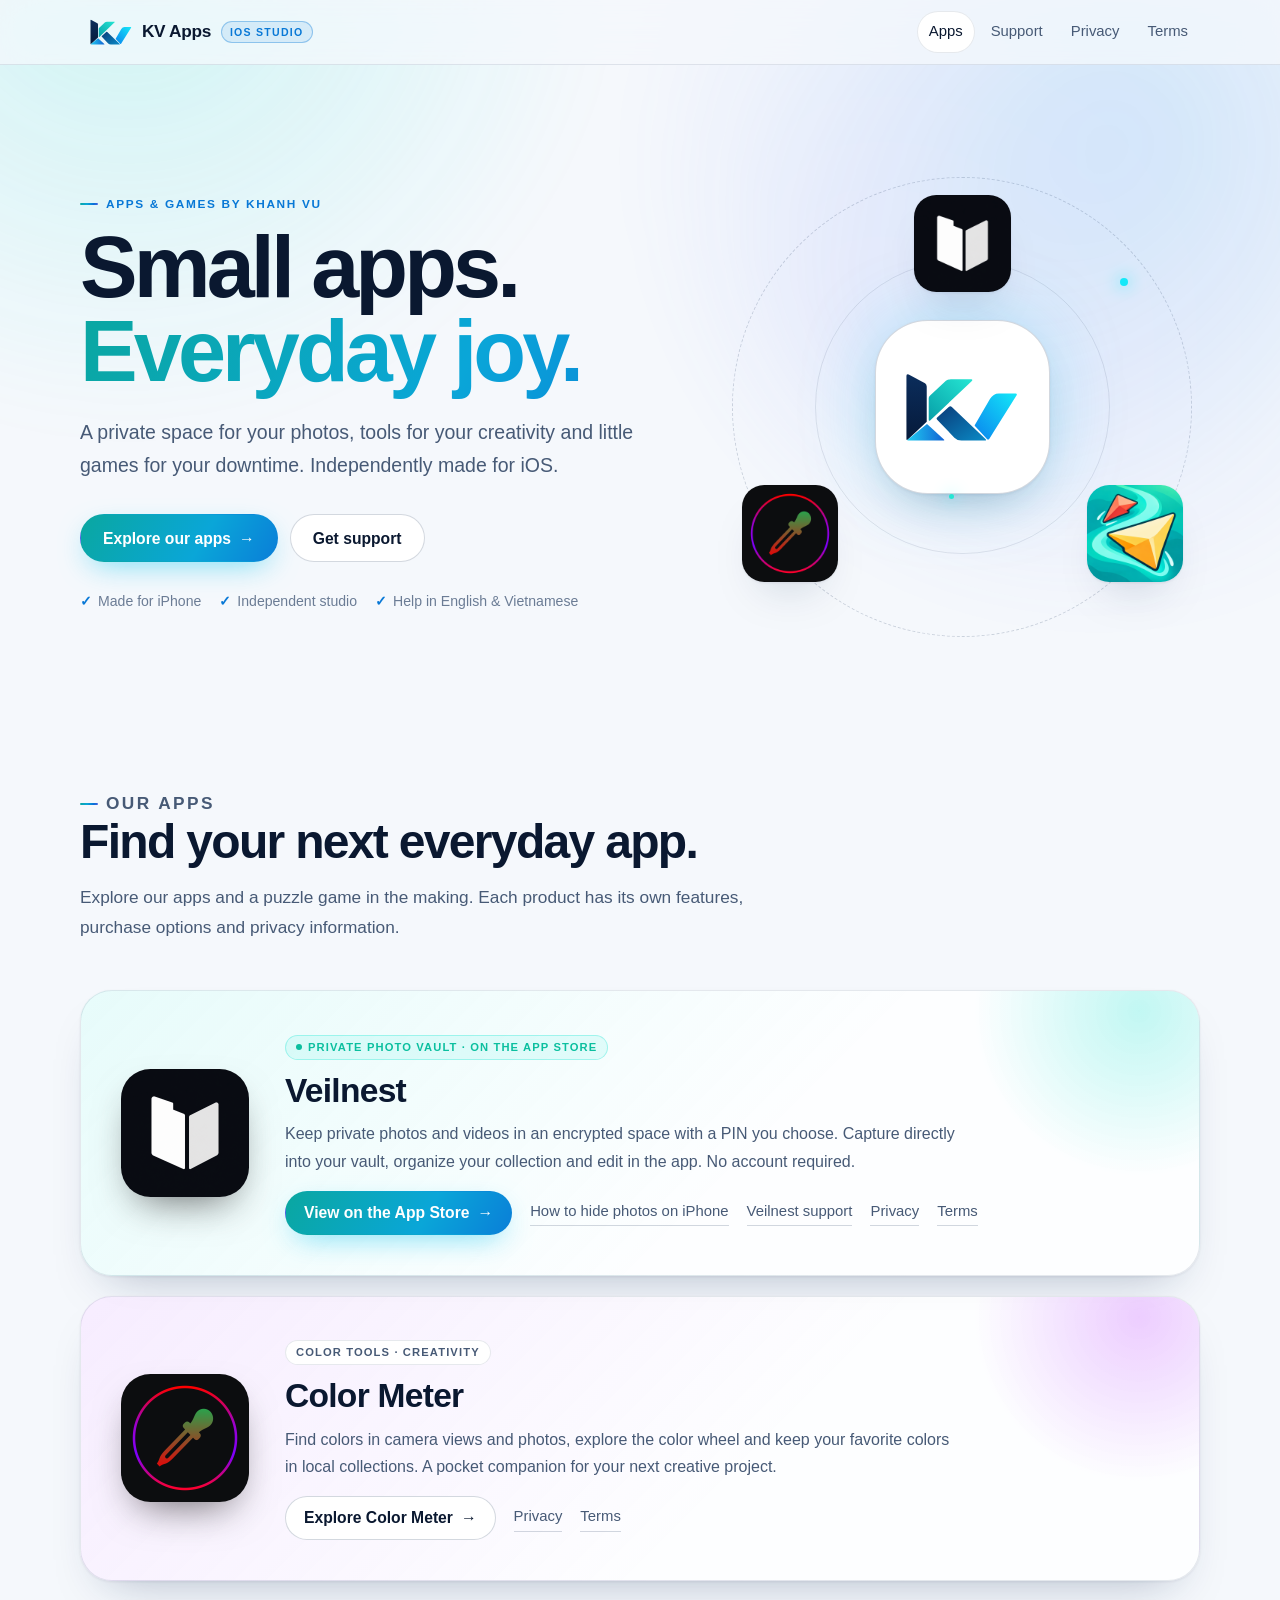
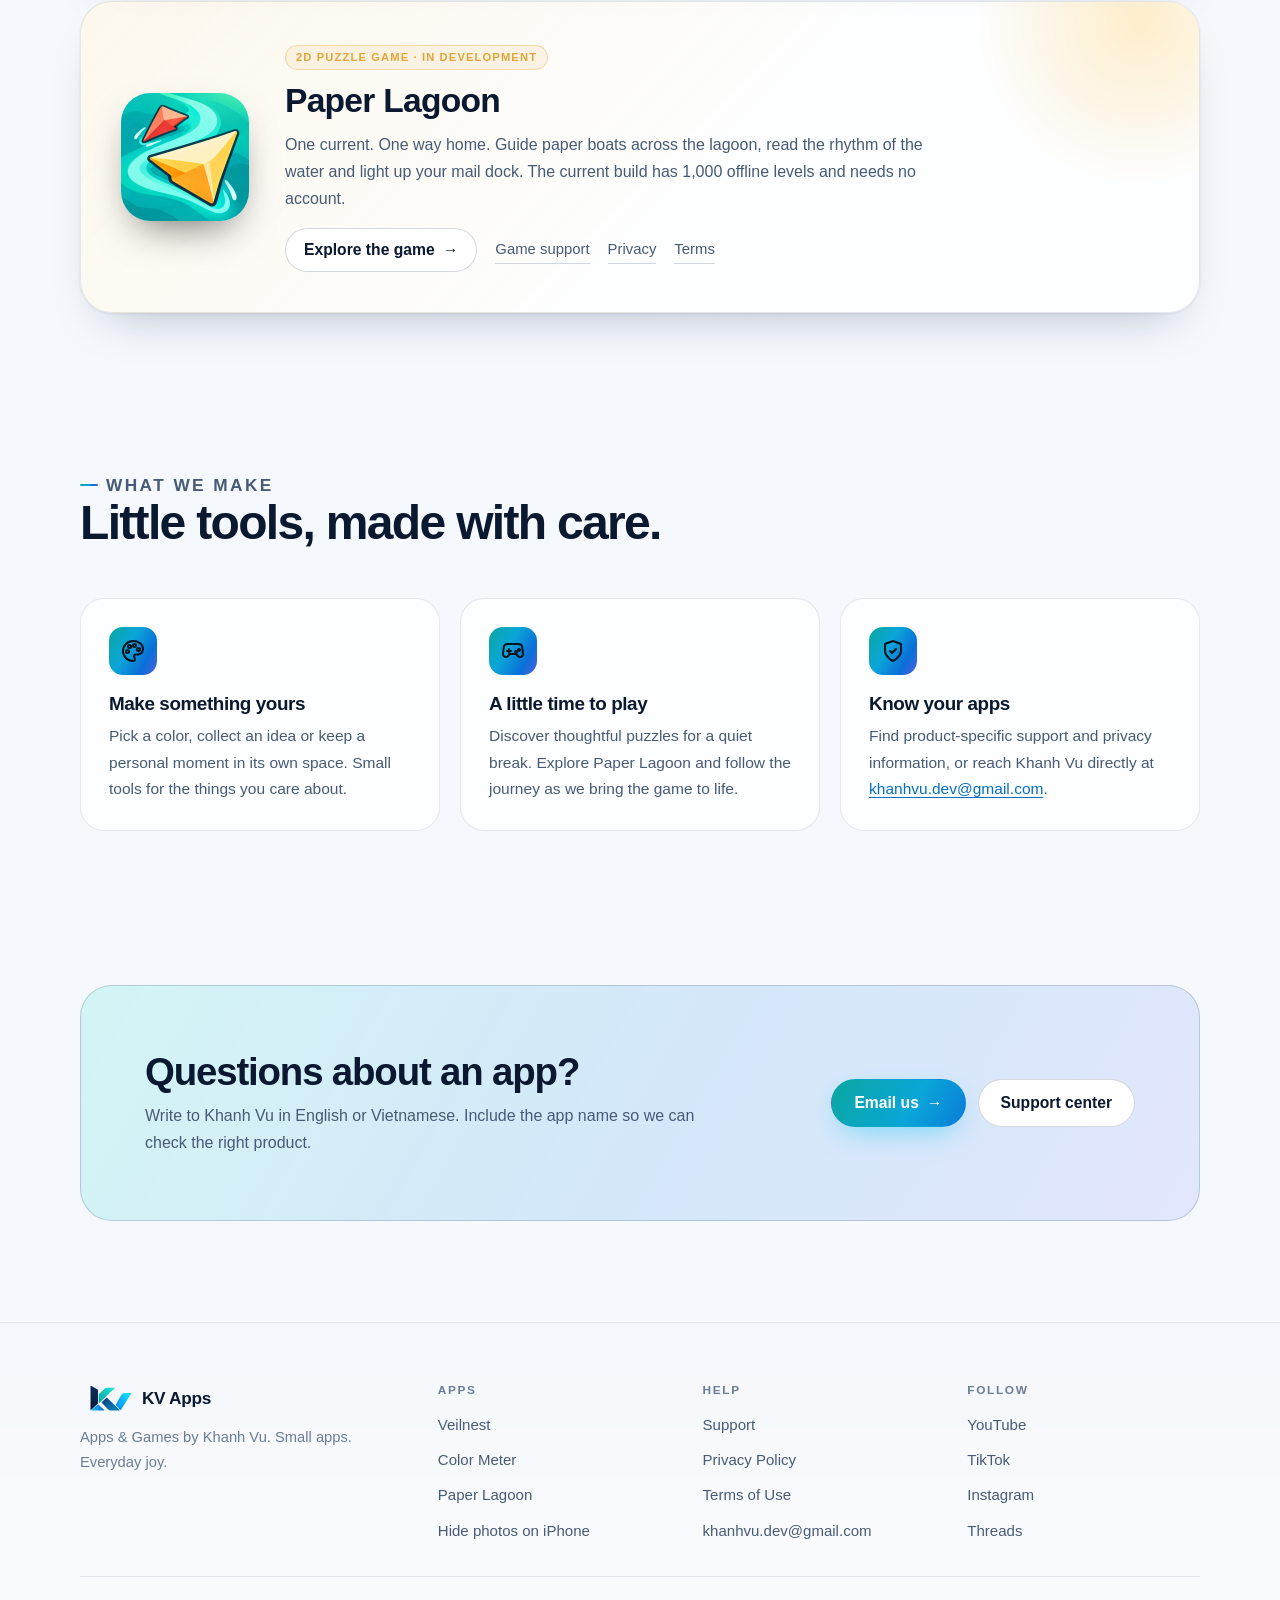
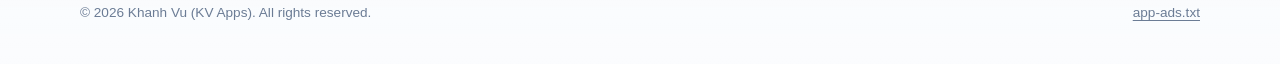
==== commit 557741a4: "docs(website): đổi tên Paper Drift thành Paper Lagoon Đổi tên hiển thị, title, meta/OG và alt text t" ====
--- a/website/index.html
+++ b/website/index.html
@@ -4,7 +4,7 @@
     <meta charset="UTF-8">
     <meta name="viewport" content="width=device-width, initial-scale=1.0">
     <title>KV Apps — iOS Apps and Games by Khanh Vu</title>
-    <meta name="description" content="Discover KV Apps: Veilnest private photo vault, Color Meter creative tools and Paper Drift offline puzzles. iOS apps and games by Khanh Vu.">
+    <meta name="description" content="Discover KV Apps: Veilnest private photo vault, Color Meter creative tools and Paper Lagoon offline puzzles. iOS apps and games by Khanh Vu.">
     <meta property="og:image" content="https://khanhvu-ops.github.io/assets/kv-apps-social-cover.jpg">
     <meta property="og:image:width" content="1640">
     <meta property="og:image:height" content="683">
@@ -86,10 +86,10 @@
                         </div>
                     </article>
                     <article class="app-card paper-drift reveal" id="paper-drift" aria-labelledby="paper-drift-title">
-                        <img class="icon" src="assets/paper-drift/icon.png" width="128" height="128" alt="Paper Drift icon: two paper boats on teal water" loading="lazy">
+                        <img class="icon" src="assets/paper-drift/icon.png" width="128" height="128" alt="Paper Lagoon icon: two paper boats on teal water" loading="lazy">
                         <div>
                             <span class="chip dev">2D puzzle game · In development</span>
-                            <h3 id="paper-drift-title">Paper Drift</h3>
+                            <h3 id="paper-drift-title">Paper Lagoon</h3>
                             <p>One current. One way home. Guide paper boats across the lagoon, read the rhythm of the water and light up your mail dock. The current build has 1,000 offline levels and needs no account.</p>
                             <div class="links"><a class="btn" href="paper-drift.html">Explore the game <span class="arrow" aria-hidden="true">→</span></a><a href="support.html#paper-drift">Game support</a><a href="privacy.html#paper-drift">Privacy</a><a href="terms.html#paper-drift">Terms</a></div>
                         </div>
@@ -113,7 +113,7 @@
                     <div class="pillar reveal">
                         <span class="glyph"><svg viewBox="0 0 24 24" fill="none" stroke="currentColor" stroke-width="2" stroke-linecap="round" stroke-linejoin="round" aria-hidden="true"><path d="M6 12h4M8 10v4"/><circle cx="15" cy="13" r="1"/><circle cx="18" cy="11" r="1"/><path d="M17.3 5H6.7a4 4 0 0 0-4 3.6l-.7 6A3 3 0 0 0 5 18c1 0 1.9-.5 2.4-1.3L9 15h6l1.6 1.7c.5.8 1.4 1.3 2.4 1.3a3 3 0 0 0 3-3.4l-.7-6A4 4 0 0 0 17.3 5z"/></svg></span>
                         <h3>A little time to play</h3>
-                        <p>Discover thoughtful puzzles for a quiet break. Explore Paper Drift and follow the journey as we bring the game to life.</p>
+                        <p>Discover thoughtful puzzles for a quiet break. Explore Paper Lagoon and follow the journey as we bring the game to life.</p>
                     </div>
                     <div class="pillar reveal">
                         <span class="glyph"><svg viewBox="0 0 24 24" fill="none" stroke="currentColor" stroke-width="2" stroke-linecap="round" stroke-linejoin="round" aria-hidden="true"><path d="M12 22s8-4 8-10V5l-8-3-8 3v7c0 6 8 10 8 10z"/><path d="m9 12 2 2 4-4"/></svg></span>
@@ -151,7 +151,7 @@
                 <ul>
                     <li><a href="https://apps.apple.com/app/id6813747332">Veilnest</a></li>
                     <li><a href="support.html#color-meter">Color Meter</a></li>
-                    <li><a href="paper-drift.html">Paper Drift</a></li>
+                    <li><a href="paper-drift.html">Paper Lagoon</a></li>
                     <li><a href="how-to-hide-photos-iphone.html">Hide photos on iPhone</a></li>
                 </ul>
             </div>
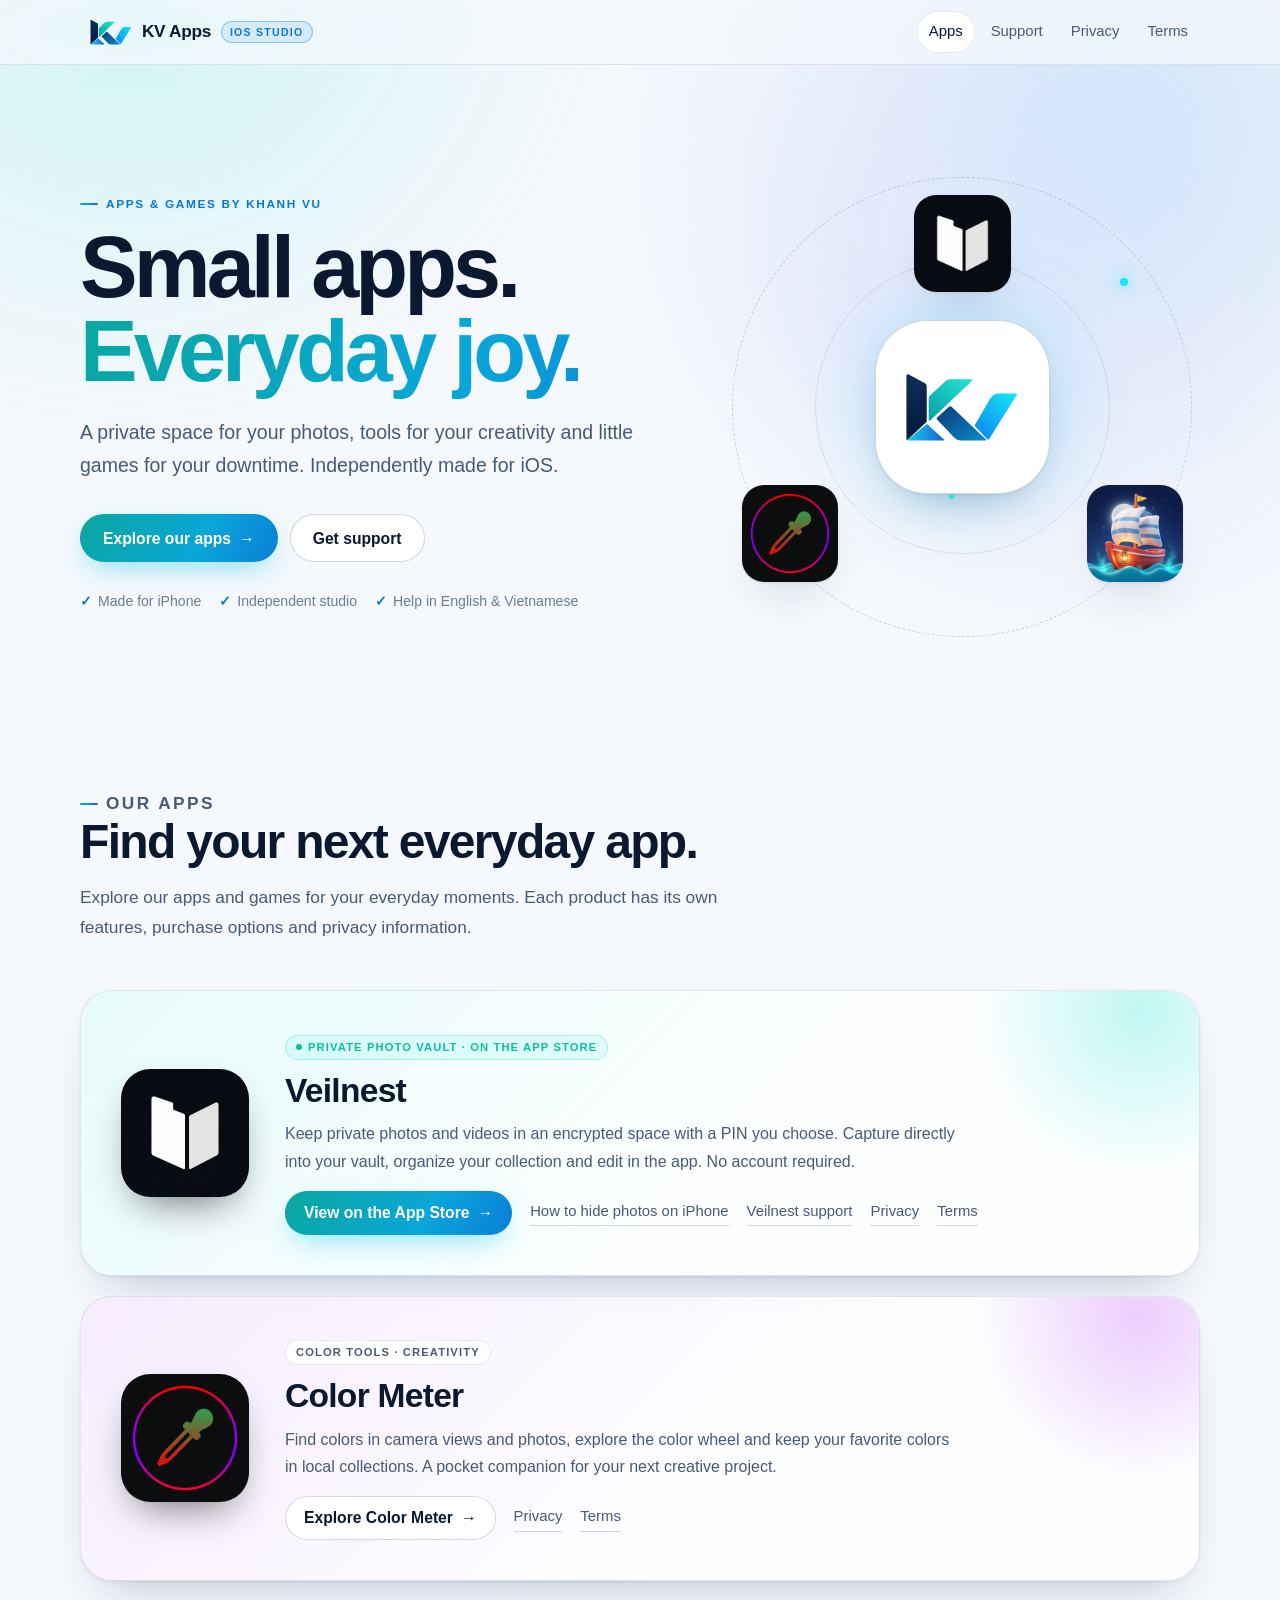
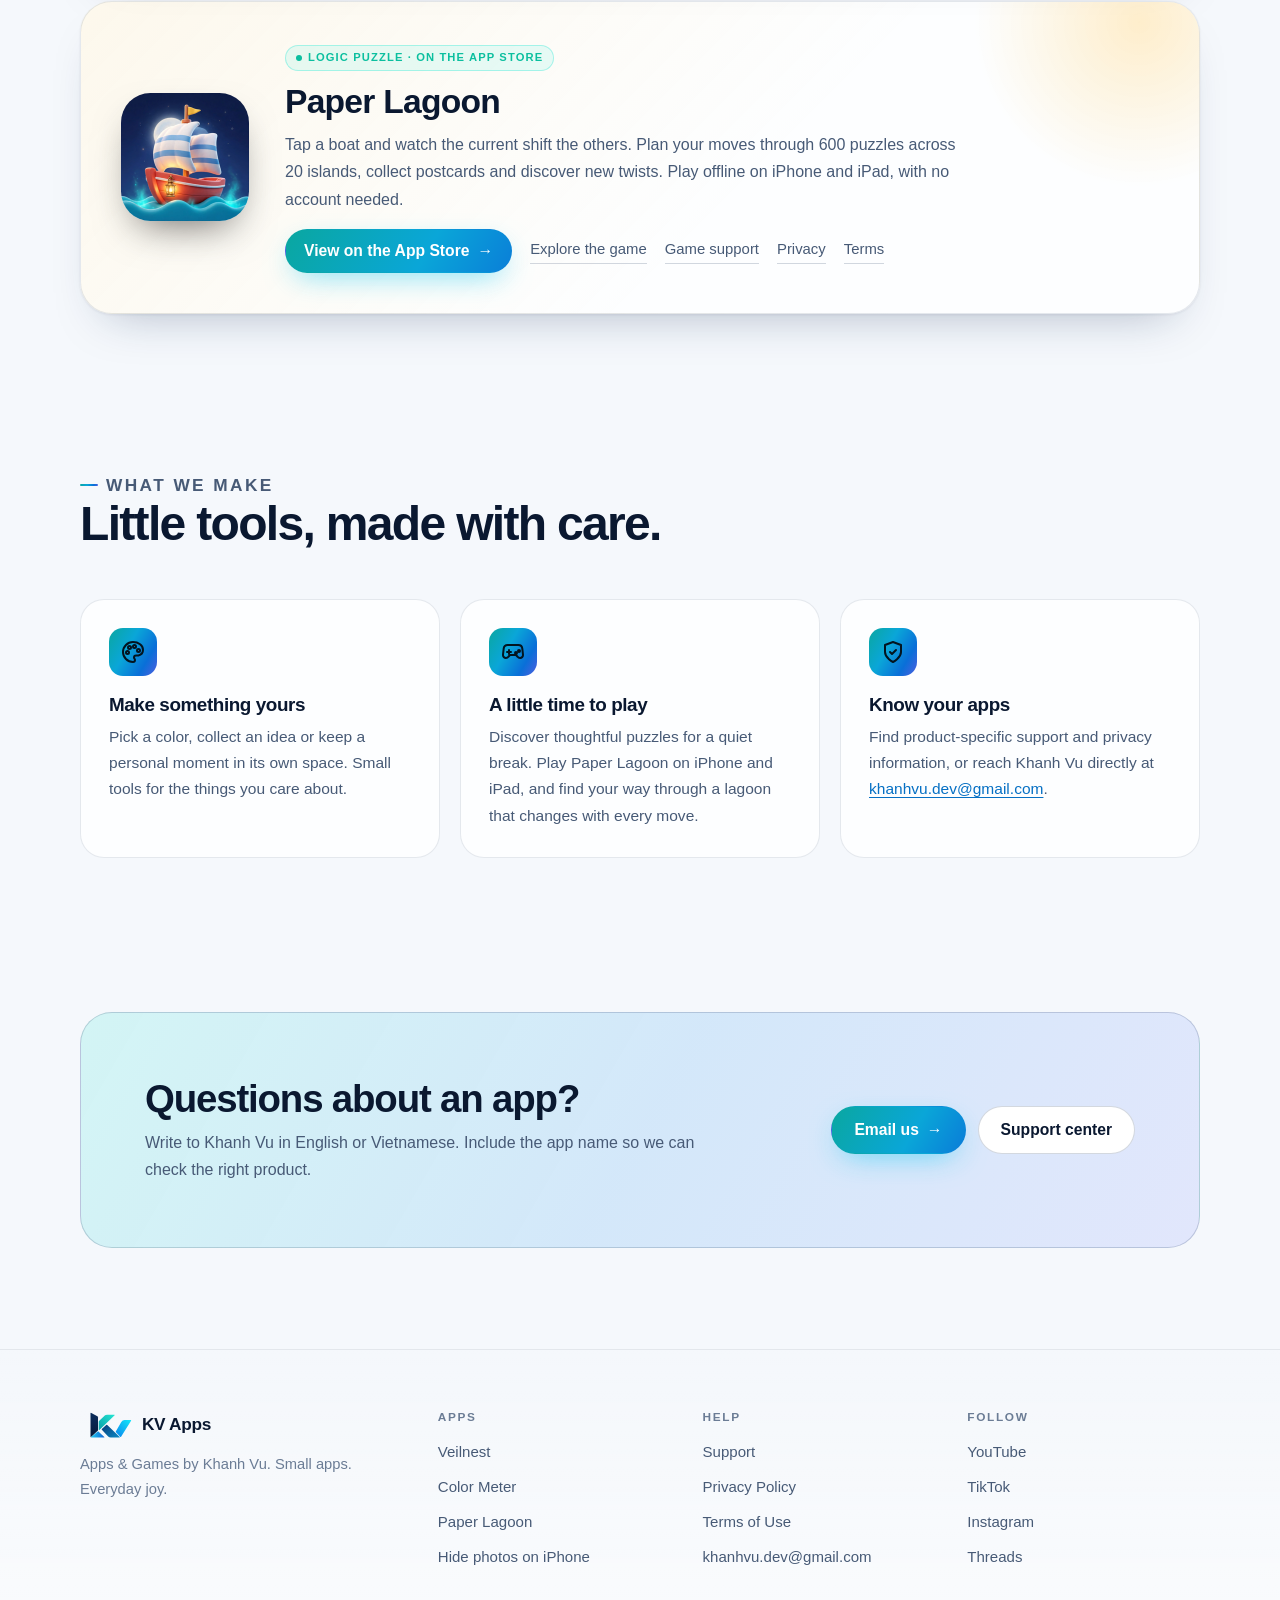
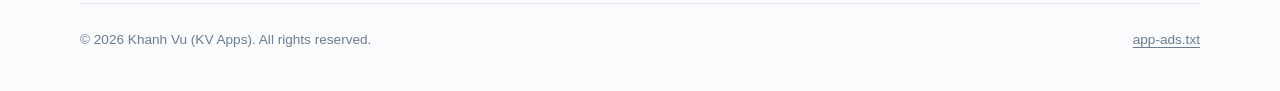
==== commit 7299e6aa: "fix(website): publish Paper Lagoon App Store availability" ====
--- a/website/index.html
+++ b/website/index.html
@@ -4,7 +4,7 @@
     <meta charset="UTF-8">
     <meta name="viewport" content="width=device-width, initial-scale=1.0">
     <title>KV Apps — iOS Apps and Games by Khanh Vu</title>
-    <meta name="description" content="Discover KV Apps: Veilnest private photo vault, Color Meter creative tools and Paper Lagoon offline puzzles. iOS apps and games by Khanh Vu.">
+    <meta name="description" content="Discover KV Apps: Veilnest private photo vault, Color Meter creative tools and Paper Lagoon, a boat escape puzzle with 600 levels. Apps and games by Khanh Vu.">
     <meta property="og:image" content="https://khanhvu-ops.github.io/assets/kv-apps-social-cover.jpg">
     <meta property="og:image:width" content="1640">
     <meta property="og:image:height" content="683">
@@ -53,7 +53,7 @@
                     <div class="core"><picture><source srcset="assets/kv-mark-on-light.svg" media="(prefers-color-scheme: light)"><img src="assets/kv-mark.svg" width="160" height="99" alt=""></picture></div>
                     <a class="planet p1" href="#veilnest" tabindex="-1"><img src="assets/veilnest/icon.png" width="96" height="96" alt=""></a>
                     <a class="planet p2" href="#color-meter" tabindex="-1"><img src="assets/color-meter/icon.png" width="96" height="96" alt=""></a>
-                    <a class="planet p3" href="#paper-drift" tabindex="-1"><img src="assets/paper-drift/icon.png" width="96" height="96" alt=""></a>
+                    <a class="planet p3" href="#paper-drift" tabindex="-1"><img src="assets/paper-drift/icon-1.3.png" width="96" height="96" alt=""></a>
                     <span class="spark s1"></span><span class="spark s2"></span>
                 </div>
             </div>
@@ -64,7 +64,7 @@
                 <div class="section-head reveal">
                     <p class="eyebrow">Our apps</p>
                     <h2 id="apps-title">Find your next everyday app.</h2>
-                    <p>Explore our apps and a puzzle game in the making. Each product has its own features, purchase options and privacy information.</p>
+                    <p>Explore our apps and games for your everyday moments. Each product has its own features, purchase options and privacy information.</p>
                 </div>
                 <div class="apps">
                     <article class="app-card veilnest reveal" id="veilnest" aria-labelledby="veilnest-title">
@@ -86,12 +86,12 @@
                         </div>
                     </article>
                     <article class="app-card paper-drift reveal" id="paper-drift" aria-labelledby="paper-drift-title">
-                        <img class="icon" src="assets/paper-drift/icon.png" width="128" height="128" alt="Paper Lagoon icon: two paper boats on teal water" loading="lazy">
+                        <img class="icon" src="assets/paper-drift/icon-1.3.png" width="128" height="128" alt="Paper Lagoon icon: a red sailboat with a glowing lantern" loading="lazy">
                         <div>
-                            <span class="chip dev">2D puzzle game · In development</span>
+                            <span class="chip live">Logic puzzle · On the App Store</span>
                             <h3 id="paper-drift-title">Paper Lagoon</h3>
-                            <p>One current. One way home. Guide paper boats across the lagoon, read the rhythm of the water and light up your mail dock. The current build has 1,000 offline levels and needs no account.</p>
-                            <div class="links"><a class="btn" href="paper-drift.html">Explore the game <span class="arrow" aria-hidden="true">→</span></a><a href="support.html#paper-drift">Game support</a><a href="privacy.html#paper-drift">Privacy</a><a href="terms.html#paper-drift">Terms</a></div>
+                            <p>Tap a boat and watch the current shift the others. Plan your moves through 600 puzzles across 20 islands, collect postcards and discover new twists. Play offline on iPhone and iPad, with no account needed.</p>
+                            <div class="links"><a class="btn btn-primary" href="https://apps.apple.com/app/id6820811705">View on the App Store <span class="arrow" aria-hidden="true">→</span></a><a href="paper-drift.html">Explore the game</a><a href="support.html#paper-drift">Game support</a><a href="privacy.html#paper-drift">Privacy</a><a href="terms.html#paper-drift">Terms</a></div>
                         </div>
                     </article>
                 </div>
@@ -113,7 +113,7 @@
                     <div class="pillar reveal">
                         <span class="glyph"><svg viewBox="0 0 24 24" fill="none" stroke="currentColor" stroke-width="2" stroke-linecap="round" stroke-linejoin="round" aria-hidden="true"><path d="M6 12h4M8 10v4"/><circle cx="15" cy="13" r="1"/><circle cx="18" cy="11" r="1"/><path d="M17.3 5H6.7a4 4 0 0 0-4 3.6l-.7 6A3 3 0 0 0 5 18c1 0 1.9-.5 2.4-1.3L9 15h6l1.6 1.7c.5.8 1.4 1.3 2.4 1.3a3 3 0 0 0 3-3.4l-.7-6A4 4 0 0 0 17.3 5z"/></svg></span>
                         <h3>A little time to play</h3>
-                        <p>Discover thoughtful puzzles for a quiet break. Explore Paper Lagoon and follow the journey as we bring the game to life.</p>
+                        <p>Discover thoughtful puzzles for a quiet break. Play Paper Lagoon on iPhone and iPad, and find your way through a lagoon that changes with every move.</p>
                     </div>
                     <div class="pillar reveal">
                         <span class="glyph"><svg viewBox="0 0 24 24" fill="none" stroke="currentColor" stroke-width="2" stroke-linecap="round" stroke-linejoin="round" aria-hidden="true"><path d="M12 22s8-4 8-10V5l-8-3-8 3v7c0 6 8 10 8 10z"/><path d="m9 12 2 2 4-4"/></svg></span>
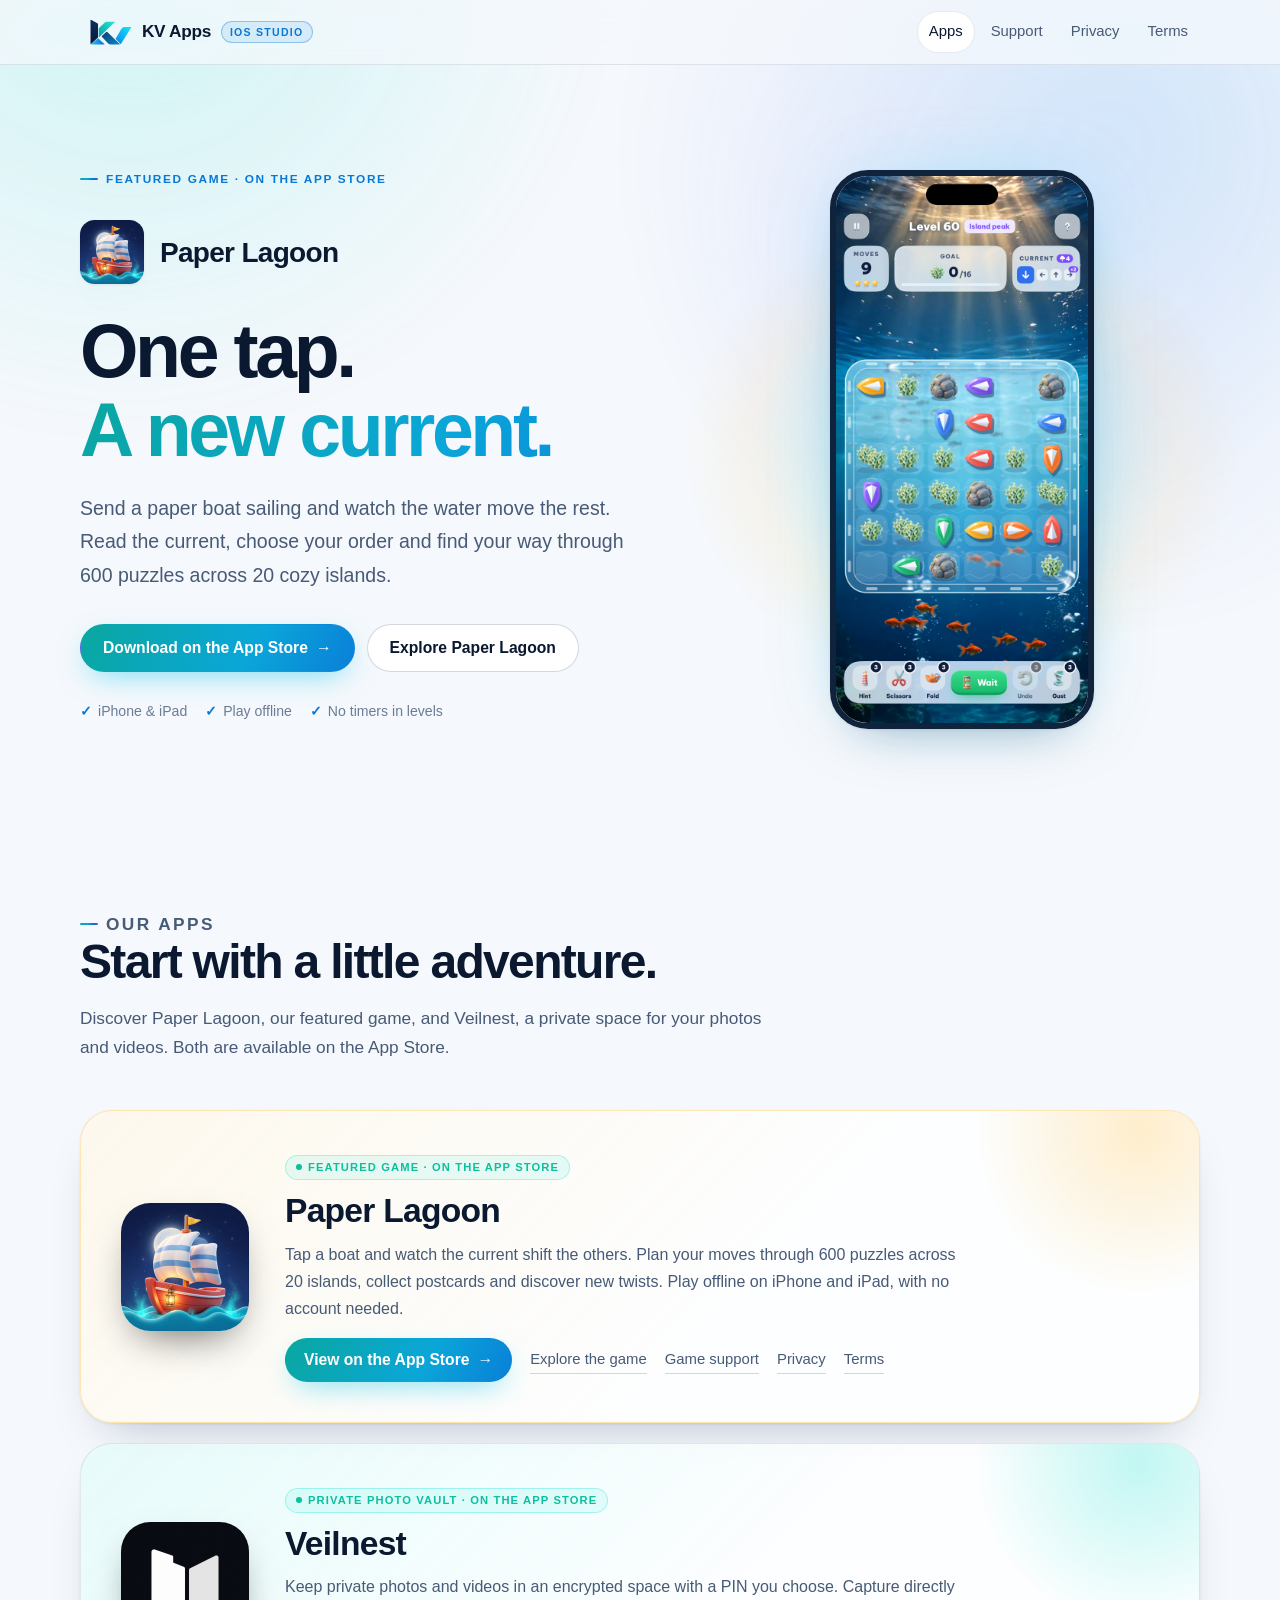
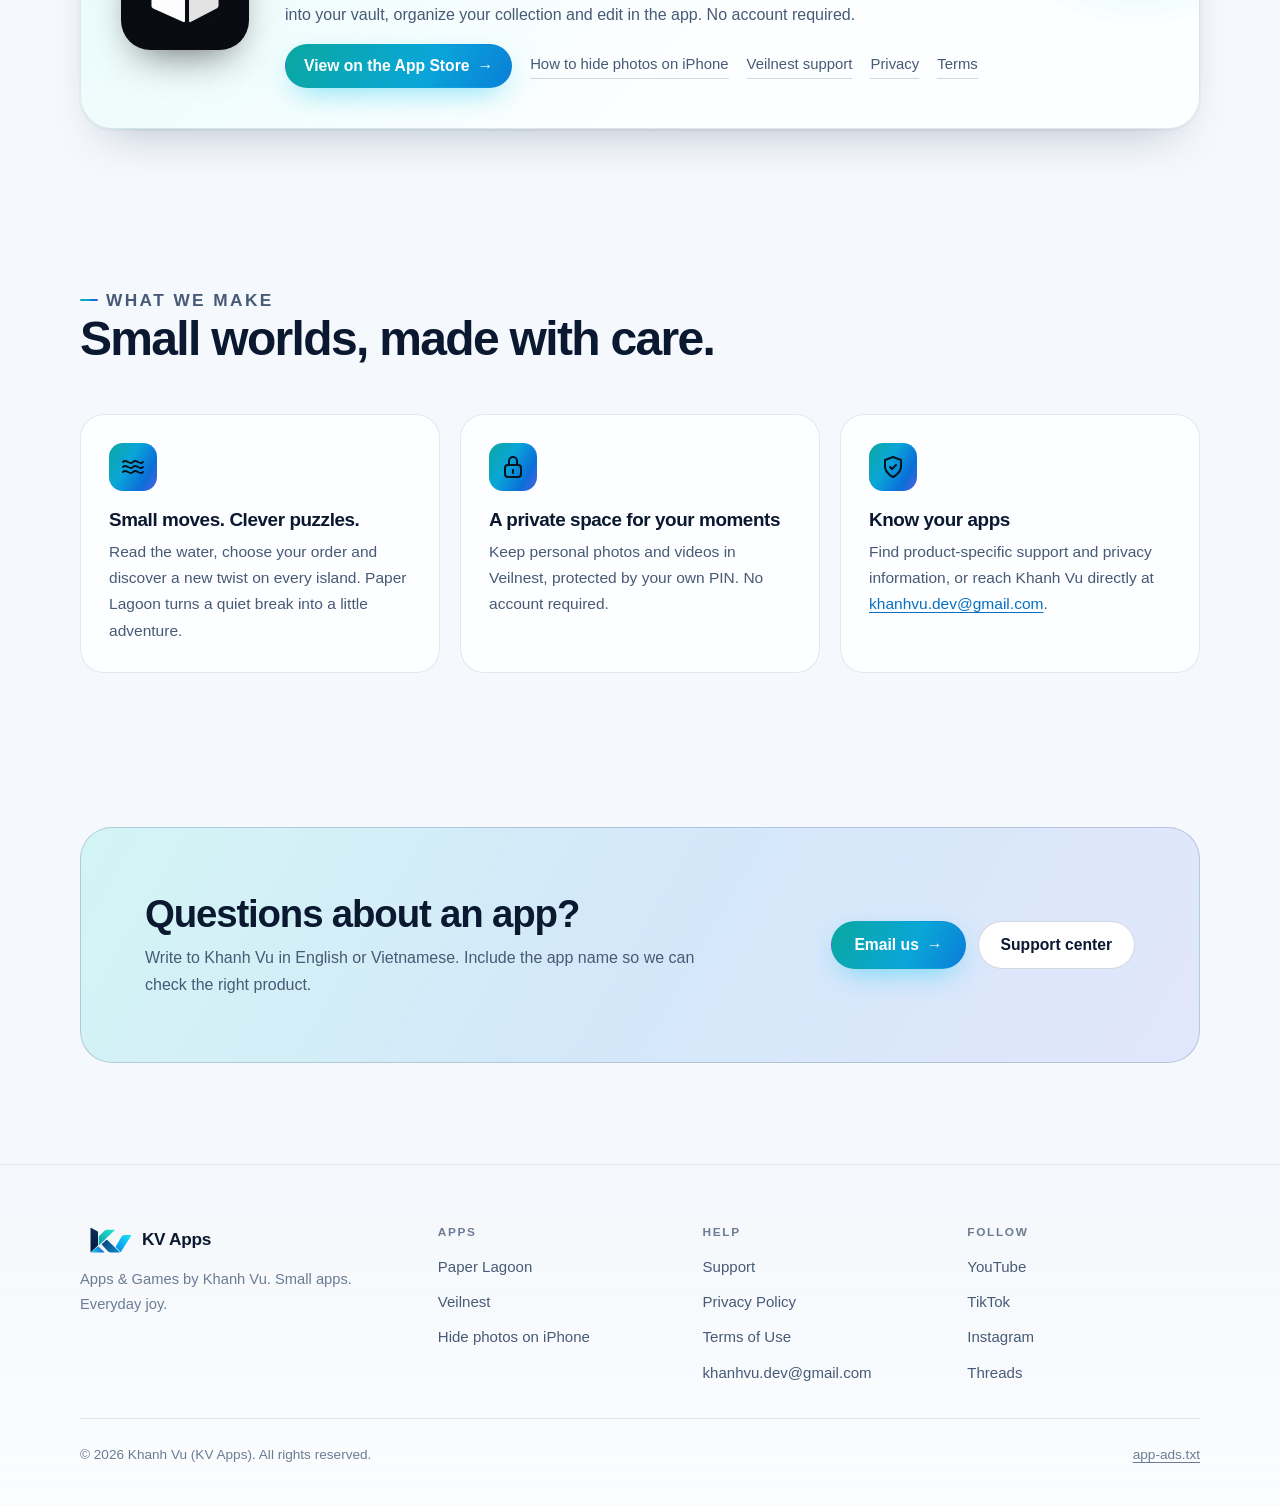
==== commit 16cae03b: "feat(website): feature Paper Lagoon and remove Color Meter" ====
--- a/website/index.html
+++ b/website/index.html
@@ -3,16 +3,16 @@
 <head>
     <meta charset="UTF-8">
     <meta name="viewport" content="width=device-width, initial-scale=1.0">
-    <title>KV Apps — iOS Apps and Games by Khanh Vu</title>
-    <meta name="description" content="Discover KV Apps: Veilnest private photo vault, Color Meter creative tools and Paper Lagoon, a boat escape puzzle with 600 levels. Apps and games by Khanh Vu.">
-    <meta property="og:image" content="https://khanhvu-ops.github.io/assets/kv-apps-social-cover.jpg">
-    <meta property="og:image:width" content="1640">
-    <meta property="og:image:height" content="683">
-    <meta property="og:image:alt" content="KV Apps — Small apps. Everyday joy. iOS apps and games by Khanh Vu.">
-    <meta name="twitter:card" content="summary_large_image">
+    <title>Paper Lagoon — Boat Escape Logic Puzzle | KV Apps</title>
+    <meta name="description" content="Meet Paper Lagoon, an offline boat escape logic puzzle with 600 levels across 20 islands. Available on the App Store for iPhone and iPad. Independently made by KV Apps.">
+    <meta property="og:image" content="https://khanhvu-ops.github.io/assets/paper-drift/icon-1.3.png">
+    <meta property="og:image:width" content="256">
+    <meta property="og:image:height" content="256">
+    <meta property="og:image:alt" content="Paper Lagoon — boat escape logic puzzle for iPhone and iPad">
+    <meta name="twitter:card" content="summary">
     <link rel="canonical" href="https://khanhvu-ops.github.io/">
-    <meta property="og:title" content="KV Apps — Apps &amp; Games by Khanh Vu">
-    <meta property="og:description" content="Small apps. Everyday joy. Discover a private photo vault, creative tools and an offline puzzle game.">
+    <meta property="og:title" content="Paper Lagoon — One tap. A new current. | KV Apps">
+    <meta property="og:description" content="Tap a boat, read the current and explore 600 puzzles across 20 islands. Play Paper Lagoon on iPhone and iPad.">
     <meta property="og:type" content="website">
     <meta property="og:url" content="https://khanhvu-ops.github.io/">
     <meta name="theme-color" content="#040915" media="(prefers-color-scheme: dark)">
@@ -35,26 +35,21 @@
     </header>
 
     <main id="main">
-        <section class="hero">
+        <section class="hero featured-game" aria-labelledby="featured-title">
             <div class="wrap">
                 <div>
-                    <p class="eyebrow rise" style="--i:0">Apps &amp; Games by Khanh Vu</p>
-                    <h1 class="rise" style="--i:1">Small apps.<br><span class="gradient-text">Everyday joy.</span></h1>
-                    <p class="lede rise" style="--i:2">A private space for your photos, tools for your creativity and little games for your downtime. Independently made for iOS.</p>
-                    <div class="actions rise" style="--i:3">
-                        <a href="#apps" class="btn btn-primary">Explore our apps <span class="arrow" aria-hidden="true">→</span></a>
-                        <a href="support.html" class="btn">Get support</a>
+                    <p class="eyebrow rise" style="--i:0">Featured game · On the App Store</p>
+                    <div class="featured-brand rise" style="--i:1"><img src="assets/paper-drift/icon-1.3.png" width="64" height="64" alt=""><span>Paper Lagoon</span></div>
+                    <h1 id="featured-title" class="rise" style="--i:2">One tap.<br><span class="gradient-text">A new current.</span></h1>
+                    <p class="lede rise" style="--i:3">Send a paper boat sailing and watch the water move the rest. Read the current, choose your order and find your way through 600 puzzles across 20 cozy islands.</p>
+                    <div class="actions rise" style="--i:4">
+                        <a href="https://apps.apple.com/app/id6820811705" class="btn btn-primary">Download on the App Store <span class="arrow" aria-hidden="true">→</span></a>
+                        <a href="paper-drift.html" class="btn">Explore Paper Lagoon</a>
                     </div>
-                    <p class="meta rise" style="--i:4"><span>Made for iPhone</span><span>Independent studio</span><span>Help in English &amp; Vietnamese</span></p>
+                    <p class="meta rise" style="--i:5"><span>iPhone &amp; iPad</span><span>Play offline</span><span>No timers in levels</span></p>
                 </div>
-                <div class="orbit rise" style="--i:2" aria-hidden="true">
-                    <div class="ring"></div>
-                    <div class="ring inner"></div>
-                    <div class="core"><picture><source srcset="assets/kv-mark-on-light.svg" media="(prefers-color-scheme: light)"><img src="assets/kv-mark.svg" width="160" height="99" alt=""></picture></div>
-                    <a class="planet p1" href="#veilnest" tabindex="-1"><img src="assets/veilnest/icon.png" width="96" height="96" alt=""></a>
-                    <a class="planet p2" href="#color-meter" tabindex="-1"><img src="assets/color-meter/icon.png" width="96" height="96" alt=""></a>
-                    <a class="planet p3" href="#paper-drift" tabindex="-1"><img src="assets/paper-drift/icon-1.3.png" width="96" height="96" alt=""></a>
-                    <span class="spark s1"></span><span class="spark s2"></span>
+                <div class="featured-preview rise" style="--i:2">
+                    <img src="assets/paper-drift/gameplay-1.3.webp" width="1320" height="2868" alt="Paper Lagoon gameplay: colorful boats, changing currents and an island peak puzzle" fetchpriority="high">
                 </div>
             </div>
         </section>
@@ -63,10 +58,19 @@
             <div class="wrap">
                 <div class="section-head reveal">
                     <p class="eyebrow">Our apps</p>
-                    <h2 id="apps-title">Find your next everyday app.</h2>
-                    <p>Explore our apps and games for your everyday moments. Each product has its own features, purchase options and privacy information.</p>
+                    <h2 id="apps-title">Start with a little adventure.</h2>
+                    <p>Discover Paper Lagoon, our featured game, and Veilnest, a private space for your photos and videos. Both are available on the App Store.</p>
                 </div>
                 <div class="apps">
+                    <article class="app-card paper-drift featured reveal" id="paper-drift" aria-labelledby="paper-drift-title">
+                        <img class="icon" src="assets/paper-drift/icon-1.3.png" width="128" height="128" alt="Paper Lagoon icon: a red sailboat with a glowing lantern" loading="lazy">
+                        <div>
+                            <span class="chip live">Featured game · On the App Store</span>
+                            <h3 id="paper-drift-title">Paper Lagoon</h3>
+                            <p>Tap a boat and watch the current shift the others. Plan your moves through 600 puzzles across 20 islands, collect postcards and discover new twists. Play offline on iPhone and iPad, with no account needed.</p>
+                            <div class="links"><a class="btn btn-primary" href="https://apps.apple.com/app/id6820811705">View on the App Store <span class="arrow" aria-hidden="true">→</span></a><a href="paper-drift.html">Explore the game</a><a href="support.html#paper-drift">Game support</a><a href="privacy.html#paper-drift">Privacy</a><a href="terms.html#paper-drift">Terms</a></div>
+                        </div>
+                    </article>
                     <article class="app-card veilnest reveal" id="veilnest" aria-labelledby="veilnest-title">
                         <img class="icon" src="assets/veilnest/icon.png" width="128" height="128" alt="Veilnest app icon" loading="lazy">
                         <div>
@@ -74,24 +78,6 @@
                             <h3 id="veilnest-title">Veilnest</h3>
                             <p>Keep private photos and videos in an encrypted space with a PIN you choose. Capture directly into your vault, organize your collection and edit in the app. No account required.</p>
                             <div class="links"><a class="btn btn-primary" href="https://apps.apple.com/app/id6813747332">View on the App Store <span class="arrow" aria-hidden="true">→</span></a><a href="how-to-hide-photos-iphone.html">How to hide photos on iPhone</a><a href="support.html#veilnest">Veilnest support</a><a href="privacy.html#veilnest">Privacy</a><a href="terms.html">Terms</a></div>
-                        </div>
-                    </article>
-                    <article class="app-card color-meter reveal" id="color-meter" aria-labelledby="color-meter-title">
-                        <img class="icon" src="assets/color-meter/icon.png" width="128" height="128" alt="Color Meter app icon" loading="lazy">
-                        <div>
-                            <span class="chip">Color tools · Creativity</span>
-                            <h3 id="color-meter-title">Color Meter</h3>
-                            <p>Find colors in camera views and photos, explore the color wheel and keep your favorite colors in local collections. A pocket companion for your next creative project.</p>
-                            <div class="links"><a class="btn" href="support.html#color-meter">Explore Color Meter <span class="arrow" aria-hidden="true">→</span></a><a href="privacy.html#color-meter">Privacy</a><a href="terms.html">Terms</a></div>
-                        </div>
-                    </article>
-                    <article class="app-card paper-drift reveal" id="paper-drift" aria-labelledby="paper-drift-title">
-                        <img class="icon" src="assets/paper-drift/icon-1.3.png" width="128" height="128" alt="Paper Lagoon icon: a red sailboat with a glowing lantern" loading="lazy">
-                        <div>
-                            <span class="chip live">Logic puzzle · On the App Store</span>
-                            <h3 id="paper-drift-title">Paper Lagoon</h3>
-                            <p>Tap a boat and watch the current shift the others. Plan your moves through 600 puzzles across 20 islands, collect postcards and discover new twists. Play offline on iPhone and iPad, with no account needed.</p>
-                            <div class="links"><a class="btn btn-primary" href="https://apps.apple.com/app/id6820811705">View on the App Store <span class="arrow" aria-hidden="true">→</span></a><a href="paper-drift.html">Explore the game</a><a href="support.html#paper-drift">Game support</a><a href="privacy.html#paper-drift">Privacy</a><a href="terms.html#paper-drift">Terms</a></div>
                         </div>
                     </article>
                 </div>
@@ -102,18 +88,18 @@
             <div class="wrap">
                 <div class="section-head reveal">
                     <p class="eyebrow">What we make</p>
-                    <h2 id="pillars-title">Little tools, made with care.</h2>
+                    <h2 id="pillars-title">Small worlds, made with care.</h2>
                 </div>
                 <div class="pillars">
                     <div class="pillar reveal">
-                        <span class="glyph"><svg viewBox="0 0 24 24" fill="none" stroke="currentColor" stroke-width="2" stroke-linecap="round" stroke-linejoin="round" aria-hidden="true"><circle cx="13.5" cy="6.5" r="1.5"/><circle cx="17.5" cy="10.5" r="1.5"/><circle cx="8.5" cy="7.5" r="1.5"/><circle cx="6.5" cy="12.5" r="1.5"/><path d="M12 2a10 10 0 0 0 0 20c1.1 0 2-.9 2-2 0-.5-.2-1-.5-1.3-.3-.4-.5-.8-.5-1.3 0-1.1.9-2 2-2h2.4A5.6 5.6 0 0 0 22 9.8C22 5.5 17.5 2 12 2z"/></svg></span>
-                        <h3>Make something yours</h3>
-                        <p>Pick a color, collect an idea or keep a personal moment in its own space. Small tools for the things you care about.</p>
+                        <span class="glyph"><svg viewBox="0 0 24 24" fill="none" stroke="currentColor" stroke-width="2" stroke-linecap="round" stroke-linejoin="round" aria-hidden="true"><path d="M2 7c3-4 7 4 10 0s7 4 10 0M2 12c3-4 7 4 10 0s7 4 10 0M2 17c3-4 7 4 10 0s7 4 10 0"/></svg></span>
+                        <h3>Small moves. Clever puzzles.</h3>
+                        <p>Read the water, choose your order and discover a new twist on every island. Paper Lagoon turns a quiet break into a little adventure.</p>
                     </div>
                     <div class="pillar reveal">
-                        <span class="glyph"><svg viewBox="0 0 24 24" fill="none" stroke="currentColor" stroke-width="2" stroke-linecap="round" stroke-linejoin="round" aria-hidden="true"><path d="M6 12h4M8 10v4"/><circle cx="15" cy="13" r="1"/><circle cx="18" cy="11" r="1"/><path d="M17.3 5H6.7a4 4 0 0 0-4 3.6l-.7 6A3 3 0 0 0 5 18c1 0 1.9-.5 2.4-1.3L9 15h6l1.6 1.7c.5.8 1.4 1.3 2.4 1.3a3 3 0 0 0 3-3.4l-.7-6A4 4 0 0 0 17.3 5z"/></svg></span>
-                        <h3>A little time to play</h3>
-                        <p>Discover thoughtful puzzles for a quiet break. Play Paper Lagoon on iPhone and iPad, and find your way through a lagoon that changes with every move.</p>
+                        <span class="glyph"><svg viewBox="0 0 24 24" fill="none" stroke="currentColor" stroke-width="2" stroke-linecap="round" stroke-linejoin="round" aria-hidden="true"><rect x="4" y="10" width="16" height="12" rx="3"/><path d="M8 10V6a4 4 0 0 1 8 0v4M12 15v3"/></svg></span>
+                        <h3>A private space for your moments</h3>
+                        <p>Keep personal photos and videos in Veilnest, protected by your own PIN. No account required.</p>
                     </div>
                     <div class="pillar reveal">
                         <span class="glyph"><svg viewBox="0 0 24 24" fill="none" stroke="currentColor" stroke-width="2" stroke-linecap="round" stroke-linejoin="round" aria-hidden="true"><path d="M12 22s8-4 8-10V5l-8-3-8 3v7c0 6 8 10 8 10z"/><path d="m9 12 2 2 4-4"/></svg></span>
@@ -149,9 +135,8 @@
             <div>
                 <h2>Apps</h2>
                 <ul>
+                    <li><a href="paper-drift.html">Paper Lagoon</a></li>
                     <li><a href="https://apps.apple.com/app/id6813747332">Veilnest</a></li>
-                    <li><a href="support.html#color-meter">Color Meter</a></li>
-                    <li><a href="paper-drift.html">Paper Lagoon</a></li>
                     <li><a href="how-to-hide-photos-iphone.html">Hide photos on iPhone</a></li>
                 </ul>
             </div>
--- a/website/assets/site.css
+++ b/website/assets/site.css
@@ -232,36 +232,19 @@
 .hero .meta { margin-top: 28px; display: flex; flex-wrap: wrap; gap: 8px 18px; color: var(--text-3); font-size: 0.88rem; }
 .hero .meta span::before { content: "✓"; color: var(--accent); margin-right: 6px; font-weight: 700; }
 
-/* The constellation: the studio mark with the three app icons orbiting it. */
-.orbit { position: relative; aspect-ratio: 1; width: min(100%, 460px); margin-inline: auto; }
-.orbit .ring { position: absolute; inset: 0; border-radius: 50%; border: 1px dashed var(--border-strong); animation: spin 80s linear infinite; }
-.orbit .ring.inner { inset: 18%; border-style: solid; border-color: var(--border); animation-duration: 50s; animation-direction: reverse; }
-.orbit .core {
-    position: absolute; inset: 31%; display: grid; place-items: center;
-    border-radius: 30%; background: var(--surface-strong); border: 1px solid var(--border-strong);
-    box-shadow: var(--shadow), 0 0 80px -10px rgba(20, 200, 240, 0.35);
-}
-.orbit .core picture { display: block; width: 66%; }
-.orbit .core img { width: 100%; }
-.orbit .planet {
-    position: absolute; width: 21%; aspect-ratio: 1; border-radius: 23%;
-    box-shadow: var(--shadow); animation: bob 6s ease-in-out infinite;
-}
-.orbit .planet img { width: 100%; border-radius: 23%; transition: transform 0.4s var(--ease); }
-.orbit .planet:hover img { transform: scale(1.1) rotate(-4deg); }
-.orbit .p1 { top: 4%; left: 50%; margin-left: -10.5%; }
-.orbit .p2 { bottom: 12%; left: 2%; animation-delay: -2s; }
-.orbit .p3 { bottom: 12%; right: 2%; animation-delay: -4s; }
-.orbit .spark { position: absolute; width: 8px; height: 8px; border-radius: 50%; background: var(--cyan); box-shadow: 0 0 16px var(--cyan); }
-.orbit .s1 { top: 22%; right: 14%; animation: twinkle 3s ease-in-out infinite; }
-.orbit .s2 { bottom: 30%; left: 47%; width: 5px; height: 5px; background: var(--teal); animation: twinkle 4s ease-in-out infinite -1s; }
-@keyframes spin { to { transform: rotate(360deg); } }
-@keyframes bob { 0%, 100% { transform: translateY(0); } 50% { transform: translateY(-12px); } }
-@keyframes twinkle { 0%, 100% { opacity: 0.25; transform: scale(0.7); } 50% { opacity: 1; transform: scale(1.2); } }
+/* Paper Lagoon leads the studio homepage with real gameplay. */
+.featured-game { padding-top: clamp(40px, 6vw, 80px); }
+.featured-game h1 { font-size: clamp(2.8rem, 6vw, 4.7rem); line-height: 1.05; }
+.featured-brand { display: flex; align-items: center; gap: 16px; margin: 20px 0 28px; font-size: clamp(1.35rem, 2.5vw, 1.75rem); font-weight: 750; letter-spacing: -0.025em; }
+.featured-brand img { width: 64px; height: 64px; border-radius: 23%; box-shadow: var(--shadow); }
+.featured-preview { position: relative; isolation: isolate; display: grid; place-items: center; padding: 28px; }
+.featured-preview::before { content: ""; position: absolute; z-index: -1; inset: 12% -8%; border-radius: 50%; background: radial-gradient(ellipse, rgba(20, 200, 240, 0.23), rgba(255, 196, 70, 0.08) 55%, transparent 72%); }
+.featured-preview img { display: block; width: min(100%, 264px); height: auto; border: 6px solid #10233c; border-radius: 38px; box-shadow: var(--shadow), 0 0 80px -24px rgba(20, 200, 240, 0.35); }
 
 @media (max-width: 860px) {
     .hero .wrap { grid-template-columns: 1fr; text-align: left; }
-    .orbit { width: min(64%, 300px); order: -1; }
+    .featured-game .wrap { gap: 32px; }
+    .featured-preview { width: min(100%, 420px); margin-inline: auto; padding: 12px 28px 28px; }
 }
 
 /* ---------- home: sections ---------- */
@@ -293,8 +276,8 @@
 .app-card:hover { transform: translateY(-4px); border-color: rgba(var(--tint), 0.45); }
 .app-card:hover::after { transform: translate(-40px, 40px) scale(1.15); }
 .app-card.veilnest { --tint: 37, 230, 211; }
-.app-card.color-meter { --tint: 192, 80, 255; }
 .app-card.paper-drift { --tint: 255, 196, 70; }
+.app-card.featured { border-color: rgba(var(--tint), 0.4); }
 
 .app-card .icon { width: clamp(84px, 11vw, 128px); border-radius: 23%; box-shadow: 0 18px 40px -16px rgba(0, 0, 0, 0.6); transition: transform 0.6s var(--ease); }
 .app-card:hover .icon { transform: rotate(-5deg) scale(1.05); }
